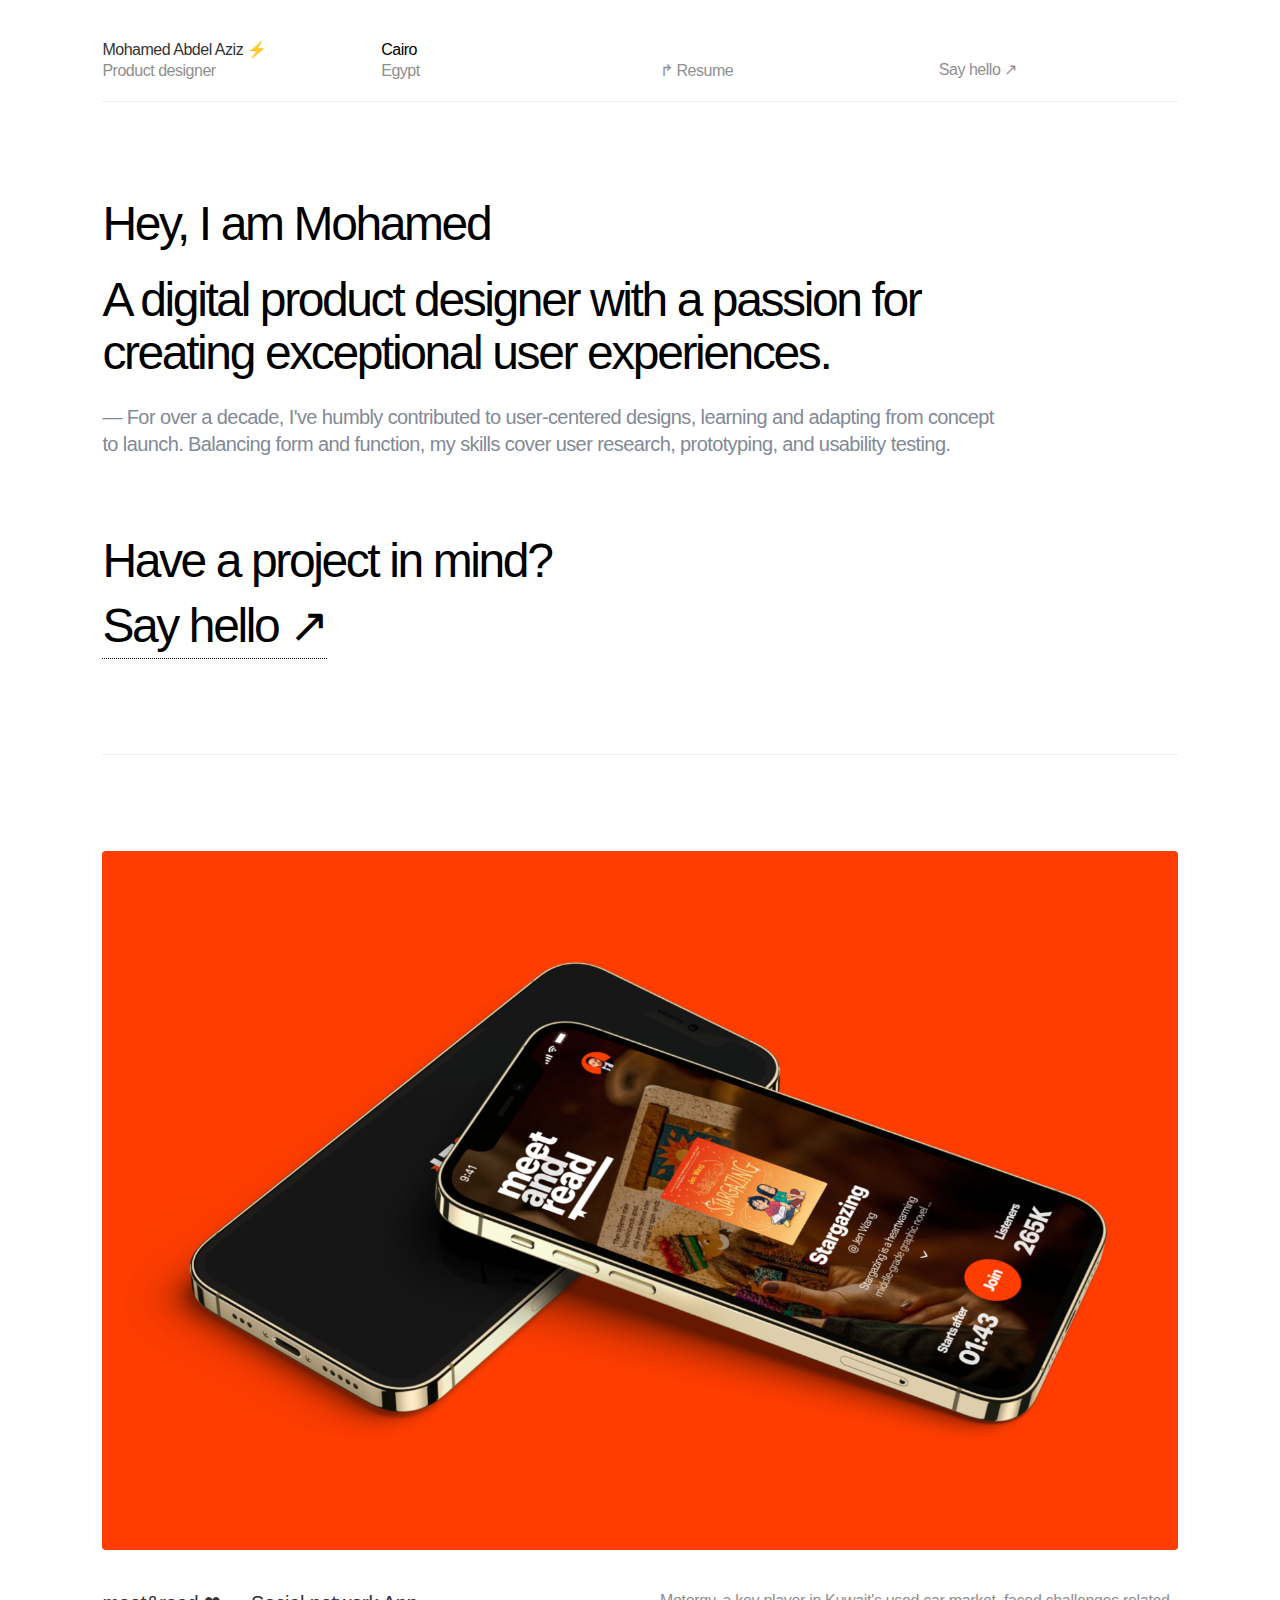
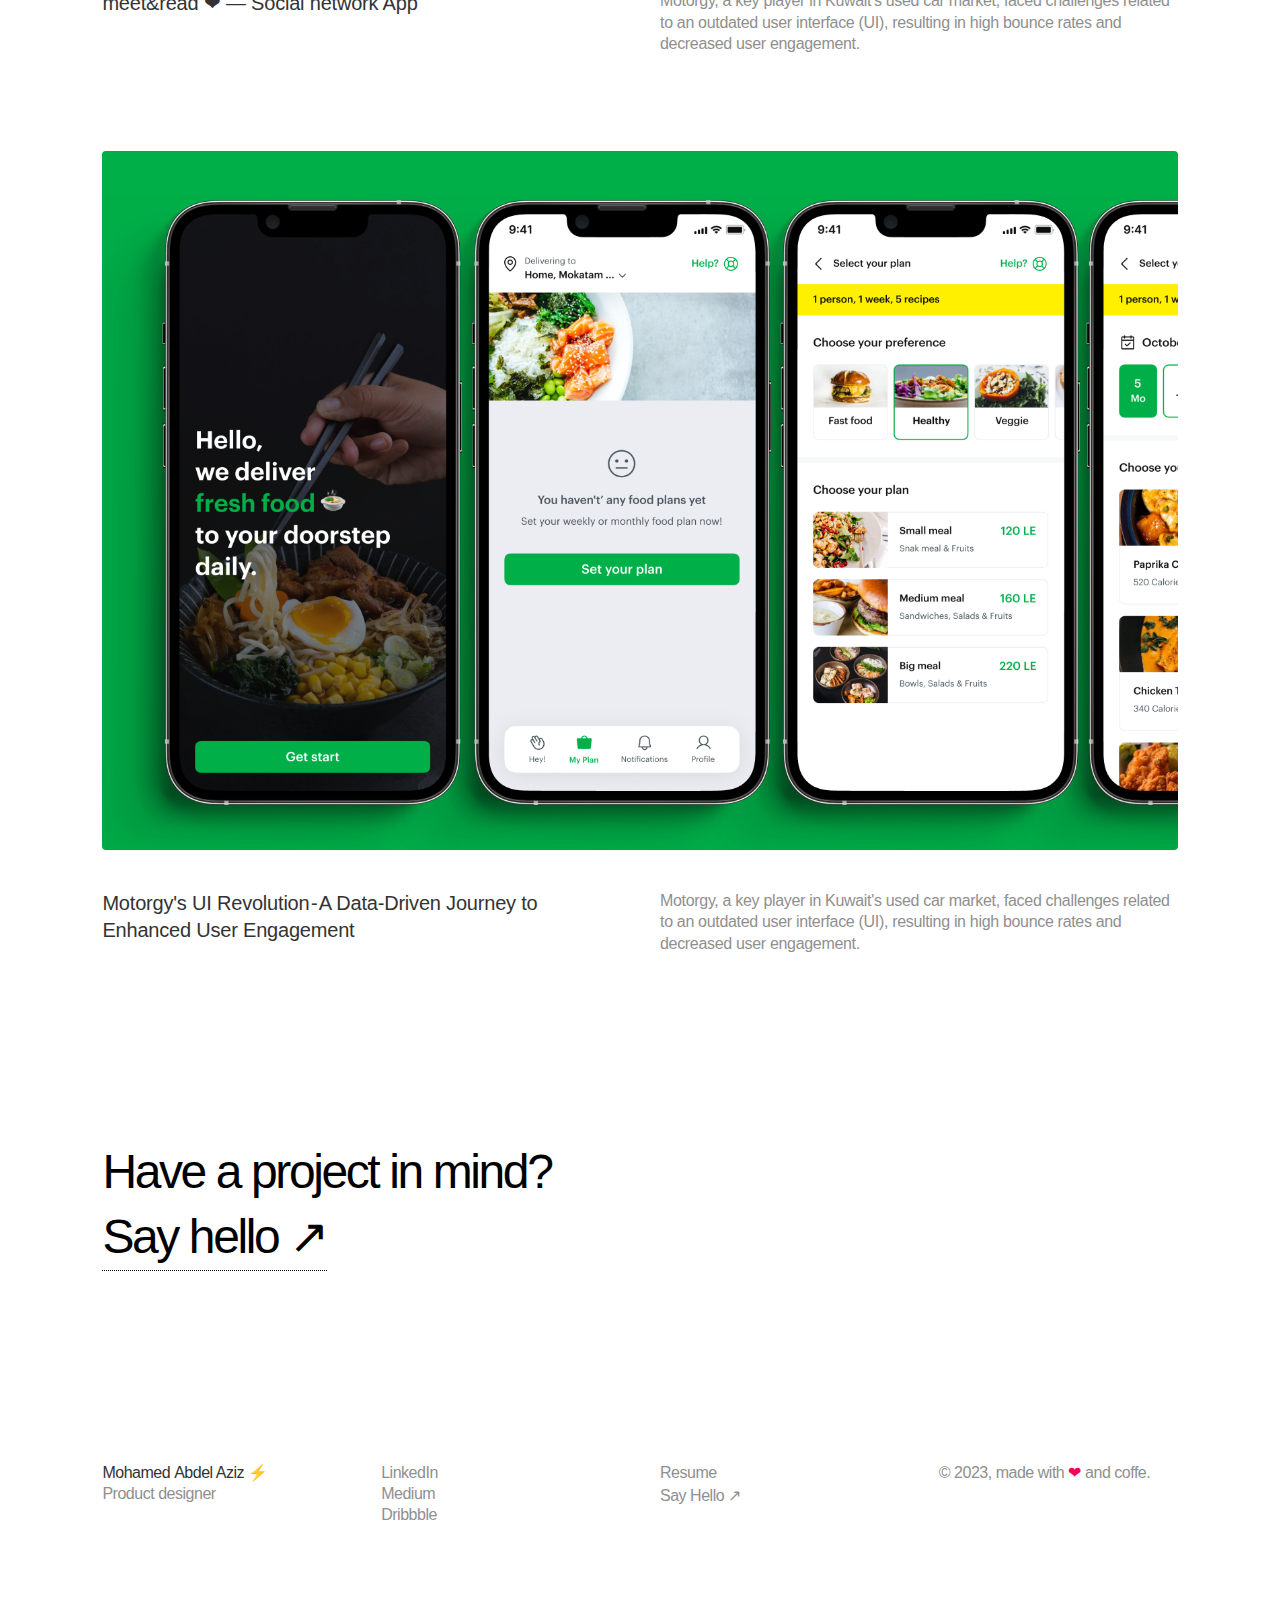
==== index.html @ 47289353 "new version" ====
<!DOCTYPE html>
<html data-wf-domain="simplefolio-template.webflow.io" data-wf-page="635384d8e025d9db4a3c9c0b" data-wf-site="635384d8e025d949c83c9c17" lang="en" class=" w-mod-js w-mod-touch w-mod-ix">
   <head>
      <meta http-equiv="Content-Type" content="text/html; charset=UTF-8">
      <style>.wf-force-outline-none[tabindex="-1"]:focus{outline:none;}</style>
      <title>Mohamed Abdel Aziz · Digital Product Designer</title>
      <meta content="Mohamed Abdel Aziz · Digital Product Designer" name="description">
      <meta content="Mohamed Abdel Aziz · Digital Product Designer" property="og:title">
      <meta content="Mohamed Abdel Aziz · Digital Product Designer" property="og:description">
      <meta content="#" property="og:image">
      <meta content="Mohamed Abdel Aziz · Digital Product Designer" property="twitter:title">
      <meta content="Mohamed Abdel Aziz · Digital Product Designer" property="twitter:description">
      <meta content="#" property="twitter:image">
      <meta property="og:type" content="website">
      <meta content="summary_large_image" name="twitter:card">
      <meta content="width=device-width, initial-scale=1" name="viewport">
      <link href="./files/style.min.css" rel="stylesheet" type="text/css">
      <link href="#" rel="shortcut icon" type="image/x-icon">
      <link href="#" rel="apple-touch-icon">
      <style type="text/css">

</style>
   </head>
   <body data-new-gr-c-s-check-loaded="14.1138.0" data-gr-ext-installed="">
      <div id="heurio-app" class="heurio-app" version="2.3.10.31">
         <div class="heurio-overlay">
            <!----><!---->
         </div>
         <!---->
      </div>
      <div class="section colored">
         <div class="container banner" style="opacity: 1;"><a href="#" target="_blank" class="text-color-3"></a></div>
      </div>
      <!--<div class="section banner">
         <div class="container banner" style="opacity: 1;"><a href="#" target="_blank" class="text-color-3">Add text here</a></div>
      </div>-->
      <div data-animation="over-left" data-collapse="small" data-duration="300" data-easing="ease" data-easing2="ease" data-doc-height="1" role="banner" class="nav w-nav">
         <div class="nav-container" style="opacity: 1;">
            <a href="http://mabdelaziz.com" aria-label="Logo" aria-current="page" class="link w-nav-brand w--current">
               <div class="heading extra-small">Mohamed Abdel Aziz ⚡️</div>
               <div class="text-color-4">
                  <div class="heading extra-small">Product designer</div>
               </div>
            </a>

            <div class="text-box hide-mobile">
               <div class="heading extra-small">Cairo</div>
               <div class="text-color-4">
                 <div class="heading extra-small">Egypt</div>
               </div>
            </div>

            <a href="https://read.cv/mabdelaziz" class="link hide-mobile w-nav-brand">
               <div class="text-color-4">
                  <div class="heading extra-small">↱ Resume</div>
               </div>
            </a>


            <a href="mailto:hi.mohamed.abdelaziz@gmail.com?subject=%F0%9F%91%8B" aria-label="Logo" class="link w-nav-brand">
               <div class="text-color-4 hide-mobile">
                  <div class="heading blue-color extra-small action text-style-link">Say hello ↗</div>
               </div>
            </a>





            <div id="w-node-a0729356-2b8e-796f-be44-7469b0ceb60b-b6aec6a5" class="divider-line inset"></div>
         </div>
         <div class="w-nav-overlay" data-wf-ignore="" id="w-nav-overlay-0"></div>
      </div>




      <div class="section ">
         <div style="opacity: 1;" class="container">
            <div class="text-box _900px">
              <h1 class="heading large ">Hey, I am Mohamed</h1>
               <br>
               <h1 class="heading large">A digital product designer with a passion for creating exceptional user experiences.</h1>
               <br>

               <h1 class="heading small light-grey ">—  For over a decade, I've humbly contributed to user-centered designs,
                 learning and adapting from concept to launch. Balancing form and function, my skills cover user research,
                 prototyping, and usability testing.</h1>
               <br>

               <h1 class="heading large "><br>Have a project in mind?</h1>
               <h1><a href="mailto:hi.mohamed.abdelaziz@gmail.com?subject=%F0%9F%91%8B"class=" heading large blue-color action text-style-link border-bottom">Say hello ↗</a></h1>
               <div id="w-node-a0729356-2b8e-796f-be44-7469b0ceb60b-b6aec6a5" class="divider-line inset"></div>
            </div>
         </div>
      </div>





      <div class="section">
         <div style="opacity: 1;" class="container">
            <div class="work-grid">
               <div id="w-node-b2079d0a-6cbc-ee4e-0f08-fa610d907405-4a3c9c0b" class="work-item">
                  <div class="work-image-wrapper">

                    <a href="http://mabdelaziz.com"target="blank">

                    <img src="./files/Firstimage.png" alt="Work image" class="work-image"> </a></div>
                  <div class="work-content">
                     <h2 class="heading small"><a href="#" aria-label="Logo" class="link w-nav-brand">meet&read ❤ — Social network App</a></h2>
                     <div class="text-color-4">
                        <p class="paragraph">Motorgy, a key player in Kuwait's used car market, faced challenges related to an outdated user interface (UI), resulting in high bounce rates and decreased user engagement.</p>
                     </div>
                  </div>
               </div>







               <div id="w-node-b2079d0a-6cbc-ee4e-0f08-fa610d907405-4a3c9c0b" class="work-item">
                  <div class="work-image-wrapper">

                    <a href="http://mabdelaziz.com"target="blank">


                    <img src="./files/2image.png" alt="Work image" class="work-image"></a></div>
                  <div class="work-content">
                     <h2 class="heading small"><a href="#" aria-label="Logo" class="link w-nav-brand">Motorgy's UI Revolution - A Data-Driven Journey to Enhanced User Engagement</a></h2>
                     <div class="text-color-4">
                        <p class="paragraph">Motorgy, a key player in Kuwait's used car market, faced challenges related to an outdated user interface (UI), resulting in high bounce rates and decreased user engagement.</p>
                     </div>
                  </div>
               </div>


            <!--   <div id="w-node-_07e79bc5-9b83-c41f-09a9-d724a4c4c76b-4a3c9c0b" class="work-item">
                  <div class="work-image-wrapper">
                    <img srcset="https://assets.website-files.com/635384d8e025d949c83c9c17/6355776b8d9051230cdb2fae_lightfolio-gallery-image-1-1.5-p-500.webp 500w, https://assets.website-files.com/635384d8e025d949c83c9c17/6355776b8d9051230cdb2fae_lightfolio-gallery-image-1-1.5-p-800.webp 800w, https://assets.website-files.com/635384d8e025d949c83c9c17/6355776b8d9051230cdb2fae_lightfolio-gallery-image-1-1.5-p-1080.webp 1080w, https://assets.website-files.com/635384d8e025d949c83c9c17/6355776b8d9051230cdb2fae_lightfolio-gallery-image-1-1.5-p-1600.webp 1600w, https://assets.website-files.com/635384d8e025d949c83c9c17/6355776b8d9051230cdb2fae_lightfolio-gallery-image-1-1.5-p-2000.webp 2000w, https://assets.website-files.com/635384d8e025d949c83c9c17/6355776b8d9051230cdb2fae_lightfolio-gallery-image-1-1.5.webp 2160w" loading="lazy" sizes="84vw" src="./files/6355776b8d9051230cdb2fae_lightfolio-gallery-image-1-1.5.webp" alt="Work image" class="work-image"></div>
                  <div class="work-content">
                     <h2 class="heading small"><a href="#" aria-label="Logo" class="link w-nav-brand">Rare characteristic</a></h2>
                     <div class="text-color-4">
                        <p class="paragraph">Lorem ipsum dolor sit amet, consectetur adipiscing elit. Duis est quam, malesuada sit amet dapibus ac, luctus eu ante. Vivamus quam quam, tempus in faucibus vel, bibendum nec nisl. Curabitur erat odio, mattis at leo vitae.</p>
                        <div id="w-node-a0729356-2b8e-796f-be44-7469b0ceb60b-b6aec6a5" class="divider-line inset"></div>
                     </div>
                  </div>-->


               </div>
            </div>
         </div>
      </div>





      <div class="section colored">
         <div style="opacity: 1;" class="container">
            <div class="grid-2-column">
               <div class="rich-text w-richtext">

                <!--   <p>With a keen understanding of design principles and user research methodologies, I can design and develop digital products that look great and provide an intuitive and seamless user experience.</p><-->
               </div>
               <div class="rich-text w-richtext">
                  <!--<p> Whether working independently or collaborating with a team, I take a user-centric approach to design, resulting in innovative solutions that empower businesses to achieve their objectives.</p><-->
               </div>
             </div>

              <h1 class="heading large">Have a project in mind?</h1>
              <h1><a href="mailto:hi.mohamed.abdelaziz@gmail.com?subject=%F0%9F%91%8B"class=" heading large action text-style-link border-bottom">Say hello ↗</a></h1>

         </div>
      </div>
      <div class="section">
         <div class="container" style="opacity: 1;">
            <div class=" inset top"></div>
            <div class="grid-4-column">
               <a href="http://mabdelaziz.com" aria-label="Logo" id="w-node-_8ec636dd-96ed-1d5a-c5ca-30678a2743f5-8a2743f2" aria-current="page" class="link w-nav-brand w--current">
                  <div class="heading extra-small">Mohamed&nbsp;Abdel Aziz ⚡️</div>
                  <div class="text-color-4">
                     <div class="heading extra-small">Product designer</div>
                  </div>
               </a>
               <div class="text-box vertical">
                  <a href="https://www.linkedin.com/in/mohmabdelaziz" class="link text-color-4 w-nav-brand">
                     <div class="heading extra-small">LinkedIn</div>
                  </a>
                  <a href="https://medium.com/@mohamed.abdelaziz" class="link text-color-4 w-nav-brand">
                     <div class="heading extra-small">Medium</div>
                  </a>
                  <a href="https://dribbble.com/mohamedabdelaziz" class="link text-color-4 w-nav-brand">
                     <div class="heading extra-small">Dribbble</div>
                  </a>
               </div>
               <div class="text-box vertical">
                  <a href="https://read.cv/mabdelaziz" target="_blank" class="link w-nav-brand">
                     <div class="text-color-4">
                        <div class="heading extra-small">Resume</div>
                     </div>
                  </a>
                  <a href="mailto:hi.mohamed.abdelaziz@gmail.com?subject=%F0%9F%91%8B" target="_blank" class="link w-nav-brand">
                     <div class="text-color-4">
                        <div class="heading extra-small text-style-link action">Say Hello ↗</div><br>
                     </div>
                  </a>
               </div>
               <div class="text-box text-color-4">
                  <div class="heading extra-small">© 2023, made with <a class="red-color">❤ </a> and coffe.</div>
               </div>
            </div>
         </div>
      </div>

   </body>

</html>
---- files/style.min.css ----
html {
	font-family: sans-serif;
	-ms-text-size-adjust: 100%;
	-webkit-text-size-adjust: 100%;
	height: 100%
}

article,
aside,
details,
figcaption,
figure,
footer,
header,
hgroup,
main,
menu,
nav,
section,
summary {
	display: block
}

audio,
canvas,
progress,
video {
	display: inline-block;
	vertical-align: baseline
}

audio:not([controls]) {
	display: none;
	height: 0
}

[hidden],
template {
	display: none
}

a:active,
a:hover {
	outline: 0
}

abbr[title] {
	border-bottom: 1px dotted
}

b,
optgroup,
strong {
	font-weight: 700
}

dfn {
	font-style: italic
}

mark {
	background: #ff0;
	color: #000
}

small {
	font-size: 80%
}

sub,
sup {
	font-size: 75%;
	line-height: 0;
	position: relative;
	vertical-align: baseline
}

sup {
	top: -.5em
}

sub {
	bottom: -.25em
}

img {
	border: 0;
	vertical-align: middle;
	display: inline-block;
	max-width: 100%
}

svg:not(:root) {
	overflow: hidden
}

hr {
	box-sizing: content-box;
	height: 0
}

pre,
textarea {
	overflow: auto
}

code,
kbd,
pre,
samp {
	font-family: monospace, monospace;
	font-size: 1em
}

button,
input,
optgroup,
select,
textarea {
	color: inherit;
	font: inherit;
	margin: 0
}

button {
	overflow: visible
}

button,
select {
	text-transform: none
}

button,
html input[type=button],
input[type=reset] {
	-webkit-appearance: button;
	cursor: pointer
}

button[disabled],
html input[disabled] {
	cursor: default
}

button::-moz-focus-inner,
input::-moz-focus-inner {
	border: 0;
	padding: 0
}

input {
	line-height: normal
}

input[type=checkbox],
input[type=radio] {
	box-sizing: border-box;
	padding: 0
}

input[type=number]::-webkit-inner-spin-button,
input[type=number]::-webkit-outer-spin-button {
	height: auto
}

input[type=search] {
	-webkit-appearance: none
}

input[type=search]::-webkit-search-cancel-button,
input[type=search]::-webkit-search-decoration {
	-webkit-appearance: none
}

legend {
	border: 0;
	padding: 0
}

table {
	border-collapse: collapse;
	border-spacing: 0
}

td,
th {
	padding: 0
}

@font-face {
	font-family: webflow-icons;
	src: url("[data-uri]") format('truetype');
	font-weight: 400;
	font-style: normal
}

[class*=" w-icon-"],
[class^=w-icon-] {
	font-family: webflow-icons !important;
	speak: none;
	font-style: normal;
	font-weight: 400;
	font-variant: normal;
	text-transform: none;
	line-height: 1;
	-webkit-font-smoothing: antialiased;
	-moz-osx-font-smoothing: grayscale
}

.w-icon-slider-right:before {
	content: "\e600"
}

.w-icon-slider-left:before {
	content: "\e601"
}

.w-icon-nav-menu:before {
	content: "\e602"
}

.w-icon-arrow-down:before,
.w-icon-dropdown-toggle:before {
	content: "\e603"
}

.w-icon-file-upload-remove:before {
	content: "\e900"
}

.w-icon-file-upload-icon:before {
	content: "\e903"
}

* {
	-webkit-box-sizing: border-box;
	-moz-box-sizing: border-box;
	box-sizing: border-box
}

body {
	margin: 0;
	min-height: 100%;
	background-color: #fff;
	font-family: Inter, sans-serif;
	color: #000;
	font-size: 16px;
	line-height: 1.5
}

html.w-mod-touch * {
	background-attachment: scroll !important
}

.w-block {
	display: block
}

.w-inline-block {
	max-width: 100%;
	display: inline-block
}

.w-clearfix:after,
.w-clearfix:before {
	content: " ";
	display: table;
	grid-column-start: 1;
	grid-row-start: 1;
	grid-column-end: 2;
	grid-row-end: 2
}

.w-clearfix:after {
	clear: both
}

.w-hidden {
	display: none
}

.w-button {
	display: inline-block;
	padding: 9px 15px;
	background-color: #3898ec;
	color: #fff;
	border: 0;
	line-height: inherit;
	text-decoration: none;
	cursor: pointer;
	border-radius: 0
}

input.w-button {
	-webkit-appearance: button
}

html[data-w-dynpage] [data-w-cloak] {
	color: transparent !important
}

.w-webflow-badge,
.w-webflow-badge * {
	position: static;
	left: auto;
	top: auto;
	right: auto;
	bottom: auto;
	z-index: auto;
	display: block;
	visibility: visible;
	overflow: visible;
	overflow-x: visible;
	overflow-y: visible;
	box-sizing: border-box;
	width: auto;
	height: auto;
	max-height: none;
	max-width: none;
	min-height: 0;
	min-width: 0;
	margin: 0;
	padding: 0;
	float: none;
	clear: none;
	border: 0 transparent;
	border-radius: 0;
	background: 0 0;
	box-shadow: none;
	opacity: 1;
	transform: none;
	transition: none;
	direction: ltr;
	font-family: inherit;
	font-weight: inherit;
	color: inherit;
	font-size: inherit;
	line-height: inherit;
	font-style: inherit;
	font-variant: inherit;
	text-align: inherit;
	letter-spacing: inherit;
	text-decoration: inherit;
	text-indent: 0;
	text-transform: inherit;
	list-style-type: disc;
	text-shadow: none;
	font-smoothing: auto;
	vertical-align: baseline;
	cursor: inherit;
	white-space: inherit;
	word-break: normal;
	word-spacing: normal;
	word-wrap: normal
}

.w-webflow-badge {
	position: fixed !important;
	display: inline-block !important;
	visibility: visible !important;
	z-index: 2147483647 !important;
	top: auto !important;
	right: 12px !important;
	bottom: 12px !important;
	left: auto !important;
	color: #aaadb0 !important;
	background-color: #fff !important;
	border-radius: 3px !important;
	padding: 6px 8px 6px 6px !important;
	font-size: 12px !important;
	opacity: 1 !important;
	line-height: 14px !important;
	text-decoration: none !important;
	transform: none !important;
	margin: 0 !important;
	width: auto !important;
	height: auto !important;
	overflow: visible !important;
	white-space: nowrap;
	box-shadow: 0 0 0 1px rgba(0, 0, 0, .1), 0 1px 3px rgba(0, 0, 0, .1);
	cursor: pointer
}

.w-webflow-badge>img {
	display: inline-block !important;
	visibility: visible !important;
	opacity: 1 !important;
	vertical-align: middle !important
}

blockquote {
	margin: 0 0 10px;
	border-left: 5px solid #e2e2e2
}

figure {
	margin: 0 0 10px
}

.w-list-unstyled {
	padding-left: 0;
	list-style: none
}

.w-embed:after,
.w-embed:before {
	content: " ";
	display: table;
	grid-column-start: 1;
	grid-row-start: 1;
	grid-column-end: 2;
	grid-row-end: 2
}

.w-embed:after {
	clear: both
}

.w-video {
	width: 100%;
	position: relative;
	padding: 0
}

.w-video embed,
.w-video iframe,
.w-video object {
	position: absolute;
	top: 0;
	left: 0;
	width: 100%;
	height: 100%;
	border: none
}

fieldset {
	padding: 0;
	margin: 0;
	border: 0
}

[type=button],
[type=reset],
button {
	border: 0;
	cursor: pointer;
	-webkit-appearance: button
}

.w-form {
	margin: 0 0 15px
}

.w-form-done {
	display: none;
	padding: 20px;
	text-align: center;
	background-color: #ddd
}

.w-form-fail {
	display: none;
	margin-top: 10px;
	padding: 10px;
	background-color: #ffdede
}

.w-input,
.w-select {
	display: block;
	width: 100%;
	height: 38px;
	padding: 8px 12px;
	margin-bottom: 10px;
	font-size: 14px;
	line-height: 1.42857143;
	color: #333;
	vertical-align: middle;
	background-color: #fff;
	border: 1px solid #ccc
}

.w-input:-moz-placeholder,
.w-select:-moz-placeholder {
	color: #999
}

.w-input::-moz-placeholder,
.w-select::-moz-placeholder {
	color: #999;
	opacity: 1
}

.w-input:-ms-input-placeholder,
.w-select:-ms-input-placeholder {
	color: #999
}

.w-input::-webkit-input-placeholder,
.w-select::-webkit-input-placeholder {
	color: #999
}

.w-input:focus,
.w-select:focus {
	border-color: #3898ec;
	outline: 0
}

.w-input[disabled],
.w-input[readonly],
.w-select[disabled],
.w-select[readonly],
fieldset[disabled] .w-input,
fieldset[disabled] .w-select {
	cursor: not-allowed
}

.w-input[disabled]:not(.w-input-disabled),
.w-input[readonly],
.w-select[disabled]:not(.w-input-disabled),
.w-select[readonly],
fieldset[disabled]:not(.w-input-disabled) .w-input,
fieldset[disabled]:not(.w-input-disabled) .w-select {
	background-color: #eee
}

textarea.w-input,
textarea.w-select {
	height: auto
}

.w-select {
	background-color: #f3f3f3
}

.w-select[multiple] {
	height: auto
}

.w-form-label {
	display: inline-block;
	cursor: pointer;
	font-weight: 400;
	margin-bottom: 0
}

.w-radio {
	display: block;
	margin-bottom: 5px;
	padding-left: 20px
}

.w-radio:after,
.w-radio:before {
	content: " ";
	display: table;
	grid-column-start: 1;
	grid-row-start: 1;
	grid-column-end: 2;
	grid-row-end: 2
}

.w-radio:after {
	clear: both
}

.w-radio-input {
	margin: 3px 0 0 -20px;
	line-height: normal;
	float: left
}

.w-file-upload {
	display: block;
	margin-bottom: 10px
}

.w-file-upload-input {
	width: .1px;
	height: .1px;
	opacity: 0;
	overflow: hidden;
	position: absolute;
	z-index: -100
}

.w-file-upload-default,
.w-file-upload-success,
.w-file-upload-uploading {
	display: inline-block;
	color: #333
}

.w-file-upload-error {
	display: block;
	margin-top: 10px
}

.w-file-upload-default.w-hidden,
.w-file-upload-error.w-hidden,
.w-file-upload-success.w-hidden,
.w-file-upload-uploading.w-hidden {
	display: none
}

.w-file-upload-uploading-btn {
	display: flex;
	font-size: 14px;
	font-weight: 400;
	cursor: pointer;
	margin: 0;
	padding: 8px 12px;
	border: 1px solid #ccc;
	background-color: #fafafa
}

.w-file-upload-file {
	display: flex;
	flex-grow: 1;
	justify-content: space-between;
	margin: 0;
	padding: 8px 9px 8px 11px;
	border: 1px solid #ccc;
	background-color: #fafafa
}

.w-file-upload-file-name {
	font-size: 14px;
	font-weight: 400;
	display: block
}

.w-file-remove-link {
	margin-top: 3px;
	margin-left: 10px;
	width: auto;
	height: auto;
	padding: 3px;
	display: block;
	cursor: pointer
}

.w-icon-file-upload-remove {
	margin: auto;
	font-size: 10px
}

.w-file-upload-error-msg {
	display: inline-block;
	color: #ea384c;
	padding: 2px 0
}

.w-file-upload-info {
	display: inline-block;
	line-height: 38px;
	padding: 0 12px
}

.w-file-upload-label {
	display: inline-block;
	font-size: 14px;
	font-weight: 400;
	cursor: pointer;
	margin: 0;
	padding: 8px 12px;
	border: 1px solid #ccc;
	background-color: #fafafa
}

.w-icon-file-upload-icon,
.w-icon-file-upload-uploading {
	display: inline-block;
	margin-right: 8px;
	width: 20px
}

.w-icon-file-upload-uploading {
	height: 20px
}

.w-container {
	margin-left: auto;
	margin-right: auto;
	max-width: 940px
}

.w-container:after,
.w-container:before {
	content: " ";
	display: table;
	grid-column-start: 1;
	grid-row-start: 1;
	grid-column-end: 2;
	grid-row-end: 2
}

.w-container:after {
	clear: both
}

.w-container .w-row {
	margin-left: -10px;
	margin-right: -10px
}

.w-row:after,
.w-row:before {
	content: " ";
	display: table;
	grid-column-start: 1;
	grid-row-start: 1;
	grid-column-end: 2;
	grid-row-end: 2
}

.w-row:after {
	clear: both
}

.w-row .w-row {
	margin-left: 0;
	margin-right: 0
}

.w-col {
	position: relative;
	float: left;
	width: 100%;
	min-height: 1px;
	padding-left: 10px;
	padding-right: 10px
}

.w-col .w-col {
	padding-left: 0;
	padding-right: 0
}

.w-col-1 {
	width: 8.33333333%
}

.w-col-2 {
	width: 16.66666667%
}

.w-col-3 {
	width: 25%
}

.w-col-4 {
	width: 33.33333333%
}

.w-col-5 {
	width: 41.66666667%
}

.w-col-6 {
	width: 50%
}

.w-col-7 {
	width: 58.33333333%
}

.w-col-8 {
	width: 66.66666667%
}

.w-col-9 {
	width: 75%
}

.w-col-10 {
	width: 83.33333333%
}

.w-col-11 {
	width: 91.66666667%
}

.w-col-12 {
	width: 100%
}

.w-hidden-main {
	display: none !important
}

@media screen and (max-width:991px) {
	.w-container {
		max-width: 728px
	}

	.w-hidden-main {
		display: inherit !important
	}

	.w-hidden-medium {
		display: none !important
	}

	.w-col-medium-1 {
		width: 8.33333333%
	}

	.w-col-medium-2 {
		width: 16.66666667%
	}

	.w-col-medium-3 {
		width: 25%
	}

	.w-col-medium-4 {
		width: 33.33333333%
	}

	.w-col-medium-5 {
		width: 41.66666667%
	}

	.w-col-medium-6 {
		width: 50%
	}

	.w-col-medium-7 {
		width: 58.33333333%
	}

	.w-col-medium-8 {
		width: 66.66666667%
	}

	.w-col-medium-9 {
		width: 75%
	}

	.w-col-medium-10 {
		width: 83.33333333%
	}

	.w-col-medium-11 {
		width: 91.66666667%
	}

	.w-col-medium-12 {
		width: 100%
	}

	.w-col-stack {
		width: 100%;
		left: auto;
		right: auto
	}
}

@media screen and (max-width:767px) {

	.w-hidden-main,
	.w-hidden-medium {
		display: inherit !important
	}

	.w-hidden-small {
		display: none !important
	}

	.w-container .w-row,
	.w-row {
		margin-left: 0;
		margin-right: 0
	}

	.w-col {
		width: 100%;
		left: auto;
		right: auto
	}

	.w-col-small-1 {
		width: 8.33333333%
	}

	.w-col-small-2 {
		width: 16.66666667%
	}

	.w-col-small-3 {
		width: 25%
	}

	.w-col-small-4 {
		width: 33.33333333%
	}

	.w-col-small-5 {
		width: 41.66666667%
	}

	.w-col-small-6 {
		width: 50%
	}

	.w-col-small-7 {
		width: 58.33333333%
	}

	.w-col-small-8 {
		width: 66.66666667%
	}

	.w-col-small-9 {
		width: 75%
	}

	.w-col-small-10 {
		width: 83.33333333%
	}

	.w-col-small-11 {
		width: 91.66666667%
	}

	.w-col-small-12 {
		width: 100%
	}
}

@media screen and (max-width:479px) {
	.w-container {
		max-width: none
	}

	.w-hidden-main,
	.w-hidden-medium,
	.w-hidden-small {
		display: inherit !important
	}

	.w-hidden-tiny {
		display: none !important
	}

	.w-col {
		width: 100%
	}

	.w-col-tiny-1 {
		width: 8.33333333%
	}

	.w-col-tiny-2 {
		width: 16.66666667%
	}

	.w-col-tiny-3 {
		width: 25%
	}

	.w-col-tiny-4 {
		width: 33.33333333%
	}

	.w-col-tiny-5 {
		width: 41.66666667%
	}

	.w-col-tiny-6 {
		width: 50%
	}

	.w-col-tiny-7 {
		width: 58.33333333%
	}

	.w-col-tiny-8 {
		width: 66.66666667%
	}

	.w-col-tiny-9 {
		width: 75%
	}

	.w-col-tiny-10 {
		width: 83.33333333%
	}

	.w-col-tiny-11 {
		width: 91.66666667%
	}

	.w-col-tiny-12 {
		width: 100%
	}
}

.w-widget {
	position: relative
}

.w-widget-map {
	width: 100%;
	height: 400px
}

.w-widget-map label {
	width: auto;
	display: inline
}

.w-widget-map img {
	max-width: inherit
}

.w-widget-map .gm-style-iw {
	text-align: center
}

.w-widget-map .gm-style-iw>button {
	display: none !important
}

.w-widget-twitter {
	overflow: hidden
}

.w-widget-twitter-count-shim {
	display: inline-block;
	vertical-align: top;
	position: relative;
	width: 28px;
	height: 20px;
	text-align: center;
	background: #fff;
	border: 1px solid #758696;
	border-radius: 3px
}

.w-widget-twitter-count-shim * {
	pointer-events: none;
	-webkit-user-select: none;
	-moz-user-select: none;
	-ms-user-select: none;
	user-select: none
}

.w-widget-twitter-count-shim .w-widget-twitter-count-inner {
	position: relative;
	font-size: 15px;
	line-height: 12px;
	text-align: center;
	color: #999;
	font-family: serif
}

.w-widget-twitter-count-shim .w-widget-twitter-count-clear {
	position: relative;
	display: block
}

.w-widget-twitter-count-shim.w--large {
	width: 36px;
	height: 28px
}

.w-widget-twitter-count-shim.w--large .w-widget-twitter-count-inner {
	font-size: 18px;
	line-height: 18px
}

.w-widget-twitter-count-shim:not(.w--vertical) {
	margin-left: 5px;
	margin-right: 8px
}

.w-widget-twitter-count-shim:not(.w--vertical).w--large {
	margin-left: 6px
}

.w-widget-twitter-count-shim:not(.w--vertical):after,
.w-widget-twitter-count-shim:not(.w--vertical):before {
	top: 50%;
	left: 0;
	border: solid transparent;
	content: ' ';
	height: 0;
	width: 0;
	position: absolute;
	pointer-events: none
}

.w-widget-twitter-count-shim:not(.w--vertical):before {
	border-color: rgba(117, 134, 150, 0);
	border-right-color: #5d6c7b;
	border-width: 4px;
	margin-left: -9px;
	margin-top: -4px
}

.w-widget-twitter-count-shim:not(.w--vertical).w--large:before {
	border-width: 5px;
	margin-left: -10px;
	margin-top: -5px
}

.w-widget-twitter-count-shim:not(.w--vertical):after {
	border-color: rgba(255, 255, 255, 0);
	border-right-color: #fff;
	border-width: 4px;
	margin-left: -8px;
	margin-top: -4px
}

.w-widget-twitter-count-shim:not(.w--vertical).w--large:after {
	border-width: 5px;
	margin-left: -9px;
	margin-top: -5px
}

.w-widget-twitter-count-shim.w--vertical {
	width: 61px;
	height: 33px;
	margin-bottom: 8px
}

.w-widget-twitter-count-shim.w--vertical:after,
.w-widget-twitter-count-shim.w--vertical:before {
	top: 100%;
	left: 50%;
	border: solid transparent;
	content: ' ';
	height: 0;
	width: 0;
	position: absolute;
	pointer-events: none
}

.w-widget-twitter-count-shim.w--vertical:before {
	border-color: rgba(117, 134, 150, 0);
	border-top-color: #5d6c7b;
	border-width: 5px;
	margin-left: -5px
}

.w-widget-twitter-count-shim.w--vertical:after {
	border-color: rgba(255, 255, 255, 0);
	border-top-color: #fff;
	border-width: 4px;
	margin-left: -4px
}

.w-widget-twitter-count-shim.w--vertical .w-widget-twitter-count-inner {
	font-size: 18px;
	line-height: 22px
}

.w-widget-twitter-count-shim.w--vertical.w--large {
	width: 76px
}

.w-background-video {
	position: relative;
	overflow: hidden;
	height: 500px;
	color: #fff
}

.w-background-video>video {
	background-size: cover;
	background-position: 50% 50%;
	position: absolute;
	margin: auto;
	width: 100%;
	height: 100%;
	right: -100%;
	bottom: -100%;
	top: -100%;
	left: -100%;
	object-fit: cover;
	z-index: -100
}

.w-background-video>video::-webkit-media-controls-start-playback-button {
	display: none !important;
	-webkit-appearance: none
}

.w-background-video--control {
	position: absolute;
	bottom: 1em;
	right: 1em;
	background-color: transparent;
	padding: 0
}

.w-background-video--control>[hidden] {
	display: none !important
}

.w-slider {
	position: relative;
	height: 300px;
	text-align: center;
	background: #ddd;
	clear: both;
	-webkit-tap-highlight-color: transparent;
	tap-highlight-color: rgba(0, 0, 0, 0)
}

.w-slider-mask {
	position: relative;
	display: block;
	overflow: hidden;
	z-index: 1;
	left: 0;
	right: 0;
	height: 100%;
	white-space: nowrap
}

.w-slide {
	position: relative;
	display: inline-block;
	vertical-align: top;
	width: 100%;
	height: 100%;
	white-space: normal;
	text-align: left
}

.w-slider-nav {
	position: absolute;
	z-index: 2;
	top: auto;
	right: 0;
	bottom: 0;
	left: 0;
	margin: auto;
	padding-top: 10px;
	height: 40px;
	text-align: center;
	-webkit-tap-highlight-color: transparent;
	tap-highlight-color: rgba(0, 0, 0, 0)
}

.w-slider-nav.w-round>div {
	border-radius: 100%
}

.w-slider-nav.w-num>div {
	width: auto;
	height: auto;
	padding: .2em .5em;
	font-size: inherit;
	line-height: inherit
}

.w-slider-nav.w-shadow>div {
	box-shadow: 0 0 3px rgba(51, 51, 51, .4)
}

.w-slider-nav-invert {
	color: #fff
}

.w-slider-nav-invert>div {
	background-color: rgba(34, 34, 34, .4)
}

.w-slider-nav-invert>div.w-active {
	background-color: #222
}

.w-slider-dot {
	position: relative;
	display: inline-block;
	width: 1em;
	height: 1em;
	background-color: rgba(255, 255, 255, .4);
	cursor: pointer;
	margin: 0 3px .5em;
	transition: background-color .1s, color .1s
}

.w-slider-dot.w-active {
	background-color: #fff
}

.w-slider-dot:focus {
	outline: 0;
	box-shadow: 0 0 0 2px #fff
}

.w-slider-dot:focus.w-active {
	box-shadow: none
}

.w-slider-arrow-left,
.w-slider-arrow-right {
	position: absolute;
	width: 80px;
	top: 0;
	right: 0;
	bottom: 0;
	left: 0;
	margin: auto;
	cursor: pointer;
	overflow: hidden;
	color: #fff;
	font-size: 40px;
	-webkit-tap-highlight-color: transparent;
	tap-highlight-color: rgba(0, 0, 0, 0);
	-webkit-user-select: none;
	-moz-user-select: none;
	-ms-user-select: none;
	user-select: none
}

.w-slider-arrow-left [class*=' w-icon-'],
.w-slider-arrow-left [class^=w-icon-],
.w-slider-arrow-right [class*=' w-icon-'],
.w-slider-arrow-right [class^=w-icon-] {
	position: absolute
}

.w-slider-arrow-left:focus,
.w-slider-arrow-right:focus {
	outline: 0
}

.w-slider-arrow-left {
	z-index: 3;
	right: auto
}

.w-slider-arrow-right {
	z-index: 4;
	left: auto
}

.w-icon-slider-left,
.w-icon-slider-right {
	top: 0;
	right: 0;
	bottom: 0;
	left: 0;
	margin: auto;
	width: 1em;
	height: 1em
}

.w-slider-aria-label {
	border: 0;
	clip: rect(0 0 0 0);
	height: 1px;
	margin: -1px;
	overflow: hidden;
	padding: 0;
	position: absolute;
	width: 1px
}

.w-slider-force-show {
	display: block !important
}

.w-dropdown {
	display: inline-block;
	position: relative;
	text-align: left;
	margin-left: auto;
	margin-right: auto;
	z-index: 900
}

.w-dropdown-btn,
.w-dropdown-link,
.w-dropdown-toggle {
	position: relative;
	vertical-align: top;
	text-decoration: none;
	color: #222;
	padding: 20px;
	text-align: left;
	margin-left: auto;
	margin-right: auto;
	white-space: nowrap
}

.w-dropdown-toggle {
	-webkit-user-select: none;
	-moz-user-select: none;
	-ms-user-select: none;
	user-select: none;
	display: inline-block;
	cursor: pointer;
	padding-right: 40px
}

.w-dropdown-toggle:focus {
	outline: 0
}

.w-icon-dropdown-toggle {
	position: absolute;
	top: 0;
	right: 0;
	bottom: 0;
	margin: auto 20px auto auto;
	width: 1em;
	height: 1em
}

.w-dropdown-list {
	position: absolute;
	background: #ddd;
	display: none;
	min-width: 100%
}

.w-dropdown-list.w--open {
	display: block
}

.w-dropdown-link {
	padding: 10px 20px;
	display: block;
	color: #222
}

.w-dropdown-link.w--current {
	color: #0082f3
}

.w-dropdown-link:focus {
	outline: 0
}

@media screen and (max-width:767px) {
	.w-nav-brand {
		padding-left: 10px
	}
}

.w-lightbox-backdrop {
	cursor: auto;
	font-style: normal;
	font-variant: normal;
	letter-spacing: normal;
	list-style: disc;
	text-indent: 0;
	text-shadow: none;
	text-transform: none;
	visibility: visible;
	white-space: normal;
	word-break: normal;
	word-spacing: normal;
	word-wrap: normal;
	position: fixed;
	top: 0;
	right: 0;
	bottom: 0;
	left: 0;
	color: #fff;
	font-family: "Helvetica Neue", Helvetica, Ubuntu, "Segoe UI", Verdana, sans-serif;
	font-size: 17px;
	line-height: 1.2;
	font-weight: 300;
	text-align: center;
	background: rgba(0, 0, 0, .9);
	z-index: 2000;
	outline: 0;
	opacity: 0;
	-webkit-user-select: none;
	-moz-user-select: none;
	-ms-user-select: none;
	-webkit-tap-highlight-color: transparent;
	-webkit-transform: translate(0, 0)
}

.w-lightbox-backdrop,
.w-lightbox-container {
	height: 100%;
	overflow: auto;
	-webkit-overflow-scrolling: touch
}

.w-lightbox-content {
	position: relative;
	height: 100vh;
	overflow: hidden
}

.w-lightbox-view {
	position: absolute;
	width: 100vw;
	height: 100vh;
	opacity: 0
}

.w-lightbox-view:before {
	content: "";
	height: 100vh
}

.w-lightbox-group,
.w-lightbox-group .w-lightbox-view,
.w-lightbox-group .w-lightbox-view:before {
	height: 86vh
}

.w-lightbox-frame,
.w-lightbox-view:before {
	display: inline-block;
	vertical-align: middle
}

.w-lightbox-figure {
	position: relative;
	margin: 0
}

.w-lightbox-group .w-lightbox-figure {
	cursor: pointer
}

.w-lightbox-img {
	width: auto;
	height: auto;
	max-width: none
}

.w-lightbox-image {
	display: block;
	float: none;
	max-width: 100vw;
	max-height: 100vh
}

.w-lightbox-group .w-lightbox-image {
	max-height: 86vh
}

.w-lightbox-caption {
	position: absolute;
	right: 0;
	bottom: 0;
	left: 0;
	padding: .5em 1em;
	background: rgba(0, 0, 0, .4);
	text-align: left;
	text-overflow: ellipsis;
	white-space: nowrap;
	overflow: hidden
}

.w-lightbox-embed {
	position: absolute;
	top: 0;
	right: 0;
	bottom: 0;
	left: 0;
	width: 100%;
	height: 100%
}

.w-lightbox-control {
	position: absolute;
	top: 0;
	width: 4em;
	background-size: 24px;
	background-repeat: no-repeat;
	background-position: center;
	cursor: pointer;
	-webkit-transition: .3s;
	transition: .3s
}

.w-lightbox-left {
	display: none;
	bottom: 0;
	left: 0;
	background-image: url("[data-uri]")
}

.w-lightbox-right {
	display: none;
	right: 0;
	bottom: 0;
	background-image: url("[data-uri]")
}

.w-lightbox-close {
	right: 0;
	height: 2.6em;
	background-image: url("[data-uri]");
	background-size: 18px
}

.w-lightbox-strip {
	position: absolute;
	bottom: 0;
	left: 0;
	right: 0;
	padding: 0 1vh;
	line-height: 0;
	white-space: nowrap;
	overflow-x: auto;
	overflow-y: hidden
}

.w-lightbox-item {
	display: inline-block;
	width: 10vh;
	padding: 2vh 1vh;
	box-sizing: content-box;
	cursor: pointer;
	-webkit-transform: translate3d(0, 0, 0)
}

.w-lightbox-active {
	opacity: .3
}

.w-lightbox-thumbnail {
	position: relative;
	height: 10vh;
	background: #222;
	overflow: hidden
}

.w-lightbox-thumbnail-image {
	position: absolute;
	top: 0;
	left: 0
}

.w-lightbox-thumbnail .w-lightbox-tall {
	top: 50%;
	width: 100%;
	-webkit-transform: translate(0, -50%);
	-ms-transform: translate(0, -50%);
	transform: translate(0, -50%)
}

.w-lightbox-thumbnail .w-lightbox-wide {
	left: 50%;
	height: 100%;
	-webkit-transform: translate(-50%, 0);
	-ms-transform: translate(-50%, 0);
	transform: translate(-50%, 0)
}

.w-lightbox-spinner {
	position: absolute;
	top: 50%;
	left: 50%;
	box-sizing: border-box;
	width: 40px;
	height: 40px;
	margin-top: -20px;
	margin-left: -20px;
	border: 5px solid rgba(0, 0, 0, .4);
	border-radius: 50%;
	-webkit-animation: .8s linear infinite spin;
	animation: .8s linear infinite spin
}

.w-lightbox-spinner:after {
	content: "";
	position: absolute;
	top: -4px;
	right: -4px;
	bottom: -4px;
	left: -4px;
	border: 3px solid transparent;
	border-bottom-color: #fff;
	border-radius: 50%
}

.w-lightbox-hide {
	display: none
}

.w-lightbox-noscroll {
	overflow: hidden
}

@media (min-width:768px) {
	.w-lightbox-content {
		height: 96vh;
		margin-top: 2vh
	}

	.w-lightbox-view,
	.w-lightbox-view:before {
		height: 96vh
	}

	.w-lightbox-group,
	.w-lightbox-group .w-lightbox-view,
	.w-lightbox-group .w-lightbox-view:before {
		height: 84vh
	}

	.w-lightbox-image {
		max-width: 96vw;
		max-height: 96vh
	}

	.w-lightbox-group .w-lightbox-image {
		max-width: 82.3vw;
		max-height: 84vh
	}

	.w-lightbox-left,
	.w-lightbox-right {
		display: block;
		opacity: .5
	}

	.w-lightbox-close {
		opacity: .8
	}

	.w-lightbox-control:hover {
		opacity: 1
	}
}

.w-lightbox-inactive,
.w-lightbox-inactive:hover {
	opacity: 0
}

.w-richtext:after,
.w-richtext:before {
	content: " ";
	display: table;
	grid-column-start: 1;
	grid-row-start: 1;
	grid-column-end: 2;
	grid-row-end: 2
}

.w-richtext:after {
	clear: both
}

.w-richtext[contenteditable=true]:after,
.w-richtext[contenteditable=true]:before {
	white-space: initial
}

.w-richtext ol,
.w-richtext ul {
	overflow: hidden
}

.w-richtext .w-richtext-figure-selected.w-richtext-figure-type-image div,
.w-richtext .w-richtext-figure-selected.w-richtext-figure-type-video div:after,
.w-richtext .w-richtext-figure-selected[data-rt-type=image] div,
.w-richtext .w-richtext-figure-selected[data-rt-type=video] div:after {
	outline: #2895f7 solid 2px
}

.w-richtext figure.w-richtext-figure-type-video>div:after,
.w-richtext figure[data-rt-type=video]>div:after {
	content: '';
	position: absolute;
	display: none;
	left: 0;
	top: 0;
	right: 0;
	bottom: 0
}

.w-richtext figure {
	position: relative;
	max-width: 60%
}

.w-richtext figure>div:before {
	cursor: default !important
}

.w-richtext figure img {
	width: 100%
}

.w-richtext figure figcaption.w-richtext-figcaption-placeholder {
	opacity: .6
}

.w-richtext figure div {
	font-size: 0px;
	color: transparent
}

.w-richtext figure.w-richtext-figure-type-image,
.w-richtext figure[data-rt-type=image] {
	display: table
}

.w-richtext figure.w-richtext-figure-type-image>div,
.w-richtext figure[data-rt-type=image]>div {
	display: inline-block
}

.w-richtext figure.w-richtext-figure-type-image>figcaption,
.w-richtext figure[data-rt-type=image]>figcaption {
	display: table-caption;
	caption-side: bottom
}

.w-richtext figure.w-richtext-figure-type-video,
.w-richtext figure[data-rt-type=video] {
	width: 60%;
	height: 0
}

.w-richtext figure.w-richtext-figure-type-video iframe,
.w-richtext figure[data-rt-type=video] iframe {
	position: absolute;
	top: 0;
	left: 0;
	width: 100%;
	height: 100%
}

.w-richtext figure.w-richtext-figure-type-video>div,
.w-richtext figure[data-rt-type=video]>div {
	width: 100%
}

.w-richtext figure.w-richtext-align-center {
	margin-right: auto;
	margin-left: auto;
	clear: both
}

.w-richtext figure.w-richtext-align-center.w-richtext-figure-type-image>div,
.w-richtext figure.w-richtext-align-center[data-rt-type=image]>div {
	max-width: 100%
}

.w-richtext figure.w-richtext-align-normal {
	clear: both
}

.w-richtext figure.w-richtext-align-fullwidth {
	width: 100%;
	max-width: 100%;
	text-align: center;
	clear: both;
	display: block;
	margin-right: auto;
	margin-left: auto
}

.w-richtext figure.w-richtext-align-fullwidth>div {
	display: inline-block;
	padding-bottom: inherit
}

.w-richtext figure.w-richtext-align-fullwidth>figcaption {
	display: block
}

.w-richtext figure.w-richtext-align-floatleft {
	float: left;
	margin-right: 15px;
	clear: none
}

.w-richtext figure.w-richtext-align-floatright {
	float: right;
	margin-left: 15px;
	clear: none
}

.w-nav {
	position: relative;
	background: #ddd;
	z-index: 1000
}

.w-nav:after,
.w-nav:before {
	content: " ";
	display: table;
	grid-column-start: 1;
	grid-row-start: 1;
	grid-column-end: 2;
	grid-row-end: 2
}

.w-nav:after {
	clear: both
}

.w-nav-brand {
	position: relative;
	float: left;
	text-decoration: none;
	color: #333
}

.w-nav-link {
	position: relative;
	display: inline-block;
	vertical-align: top;
	text-decoration: none;
	color: #222;
	padding: 20px;
	text-align: left;
	margin-left: auto;
	margin-right: auto
}

.w-nav-link.w--current {
	color: #0082f3
}

.w-nav-menu {
	position: relative;
	float: right
}

[data-nav-menu-open] {
	display: block !important;
	position: absolute;
	top: 100%;
	left: 0;
	right: 0;
	background: #c8c8c8;
	text-align: center;
	overflow: visible;
	min-width: 200px
}

.w--nav-link-open {
	display: block;
	position: relative
}

.w-nav-overlay {
	position: absolute;
	overflow: hidden;
	display: none;
	top: 100%;
	left: 0;
	right: 0;
	width: 100%
}

.w-nav-overlay [data-nav-menu-open] {
	top: 0
}

.w-nav[data-animation=over-left] .w-nav-overlay {
	width: auto
}

.w-nav[data-animation=over-left] .w-nav-overlay,
.w-nav[data-animation=over-left] [data-nav-menu-open] {
	right: auto;
	z-index: 1;
	top: 0
}

.w-nav[data-animation=over-right] .w-nav-overlay {
	width: auto
}

.w-nav[data-animation=over-right] .w-nav-overlay,
.w-nav[data-animation=over-right] [data-nav-menu-open] {
	left: auto;
	z-index: 1;
	top: 0
}

.w-nav-button {
	position: relative;
	float: right;
	padding: 18px;
	font-size: 24px;
	display: none;
	cursor: pointer;
	-webkit-tap-highlight-color: transparent;
	tap-highlight-color: rgba(0, 0, 0, 0);
	-webkit-user-select: none;
	-moz-user-select: none;
	-ms-user-select: none;
	user-select: none
}

.w-nav-button:focus {
	outline: 0
}

.w-nav-button.w--open {
	background-color: #c8c8c8;
	color: #fff
}

.w-nav[data-collapse=all] .w-nav-menu {
	display: none
}

.w--nav-dropdown-open,
.w--nav-dropdown-toggle-open,
.w-nav[data-collapse=all] .w-nav-button {
	display: block
}

.w--nav-dropdown-list-open {
	position: static
}

@media screen and (max-width:991px) {
	.w-nav[data-collapse=medium] .w-nav-menu {
		display: none
	}

	.w-nav[data-collapse=medium] .w-nav-button {
		display: block
	}
}

@media screen and (max-width:767px) {
	.w-nav[data-collapse=small] .w-nav-menu {
		display: none
	}

	.w-nav[data-collapse=small] .w-nav-button {
		display: block
	}

	.w-nav-brand {
		padding-left: 10px
	}
}

.w-tabs {
	position: relative
}

.w-tabs:after,
.w-tabs:before {
	content: " ";
	display: table;
	grid-column-start: 1;
	grid-row-start: 1;
	grid-column-end: 2;
	grid-row-end: 2
}

.w-tabs:after {
	clear: both
}

.w-tab-menu {
	position: relative
}

.w-tab-link {
	position: relative;
	display: inline-block;
	vertical-align: top;
	text-decoration: none;
	padding: 9px 30px;
	text-align: left;
	cursor: pointer;
	color: #222;
	background-color: #ddd
}

.w-tab-link.w--current {
	background-color: #c8c8c8
}

.w-tab-link:focus {
	outline: 0
}

.w-tab-content {
	position: relative;
	display: block;
	overflow: hidden
}

.w-tab-pane {
	position: relative;
	display: none
}

.w--tab-active {
	display: block
}

@media screen and (max-width:479px) {
	.w-nav[data-collapse=tiny] .w-nav-menu {
		display: none
	}

	.w-nav[data-collapse=tiny] .w-nav-button,
	.w-tab-link {
		display: block
	}
}

.w-ix-emptyfix:after {
	content: ""
}

@keyframes spin {
	0% {
		transform: rotate(0)
	}

	100% {
		transform: rotate(360deg)
	}
}

.w-dyn-empty {
	padding: 10px;
	background-color: #ddd
}

.w-condition-invisible,
.w-dyn-bind-empty,
.w-dyn-hide {
	display: none !important
}

.wf-layout-layout {
	display: grid !important
}

h1 {
	margin: 0;
	font-family: Inter, sans-serif;
	color: #000;
	font-size: 64px;
	line-height: 1;
	font-weight: 400;
	letter-spacing: -.03em
}

h2 {
	margin-top: 0;
	margin-bottom: 0;
	font-family: Inter, sans-serif;
	color: #000;
	font-size: 48px;
	line-height: 1.1;
	font-weight: 400;
	letter-spacing: -.04em
}

h3 {
	margin-top: 0;
	margin-bottom: 0;
	font-family: Inter, sans-serif;
	font-size: 36px;
	line-height: 1.3;
	font-weight: 400;
	letter-spacing: -.03em
}

h4 {
	margin-top: 0;
	margin-bottom: 0;
	font-family: Inter, sans-serif;
	font-size: 24px;
	line-height: 1.3;
	font-weight: 400;
	letter-spacing: -.02em
}

h5 {
	margin-top: 0;
	margin-bottom: 0;
	font-family: Inter, sans-serif;
	font-size: 20px;
	line-height: 1.3;
	font-weight: 400;
	letter-spacing: -.03em
}

h6 {
	margin-top: 0;
	margin-bottom: 0;
	font-family: Inter, sans-serif;
	font-size: 16px;
	line-height: 1.3;
	font-weight: 400;
	letter-spacing: -.03em
}

p {
	max-width: 60ch;
	margin-top: 0;
	margin-bottom: 0;
	font-size: 16px;
	line-height: 1.35;
	letter-spacing: -.02em
}

a {
	background-color: transparent;
	display: inline-block;
	-webkit-transition: opacity 250ms, -webkit-transform 250ms;
	transition: transform 250ms, opacity 250ms, -webkit-transform 250ms;
	color: #000;
	font-weight: 400;
	letter-spacing: -.01em;
	text-decoration: none
}

a:hover {
	opacity: .84
}

a:active {
	-webkit-transform: scale(.99);
	-ms-transform: scale(.99);
	transform: scale(.99)
}

ol,
ul {
	margin-top: 0;
	margin-bottom: 24px;
	padding-left: 0
}

li {
	margin-bottom: 4px;
	margin-left: 24px;
	padding-left: 20px;
	letter-spacing: .015em
}

label {
	display: block;
	margin-bottom: 8px;
	font-weight: 500;
	letter-spacing: .015em
}

strong {
	font-weight: 500
}

blockquote {
	margin-top: 32px;
	margin-bottom: 32px;
	padding: 32px;
	border: 1px #000;
	border-radius: 8px;
	background-color: #f7f7f7;
	font-family: Inter, sans-serif;
	color: #000;
	font-size: 24px;
	line-height: 1.35;
	font-weight: 400
}

figcaption {
	margin-top: 12px;
	color: #8f8f8f;
	font-size: 16px;
	text-align: center;
	letter-spacing: .015em
}

.style-guide-block {
	margin-bottom: 32px
}

._12-columns {
	display: -webkit-box;
	display: -webkit-flex;
	display: -ms-flexbox;
	display: flex;
	margin-right: -16px;
	margin-left: -16px;
	-webkit-box-orient: horizontal;
	-webkit-box-direction: normal;
	-webkit-flex-direction: row;
	-ms-flex-direction: row;
	flex-direction: row;
	-webkit-box-pack: center;
	-webkit-justify-content: center;
	-ms-flex-pack: center;
	justify-content: center;
	-webkit-flex-wrap: wrap;
	-ms-flex-wrap: wrap;
	flex-wrap: wrap;
	-webkit-box-align: center;
	-webkit-align-items: center;
	-ms-flex-align: center;
	align-items: center;
	-webkit-align-content: stretch;
	-ms-flex-line-pack: stretch;
	align-content: stretch
}

._12-columns.align-left {
	-webkit-box-pack: start;
	-webkit-justify-content: flex-start;
	-ms-flex-pack: start;
	justify-content: flex-start;
	-webkit-box-align: start;
	-webkit-align-items: flex-start;
	-ms-flex-align: start;
	align-items: flex-start
}

.column {
	position: relative;
	display: -webkit-box;
	display: -webkit-flex;
	display: -ms-flexbox;
	display: flex;
	min-height: 32px;
	padding-right: 16px;
	padding-left: 16px;
	-webkit-box-orient: vertical;
	-webkit-box-direction: normal;
	-webkit-flex-direction: column;
	-ms-flex-direction: column;
	flex-direction: column;
	-webkit-flex-wrap: nowrap;
	-ms-flex-wrap: nowrap;
	flex-wrap: nowrap;
	-webkit-box-align: stretch;
	-webkit-align-items: stretch;
	-ms-flex-align: stretch;
	align-items: stretch;
	-webkit-box-flex: 0;
	-webkit-flex: 0 auto;
	-ms-flex: 0 auto;
	flex: 0 auto
}

.column.desk-9 {
	width: 75%
}

.spacer {
	height: 48px;
	background-color: #ebebeb
}

.spacer._48 {
	width: 48px;
	border-radius: 6px;
	background-color: transparent
}

.spacer._128 {
	width: 128px;
	height: 128px;
	background-color: transparent
}

.spacer._96 {
	width: 96px;
	height: 96px;
	background-color: transparent
}

.spacer._32 {
	width: 32px;
	height: 32px;
	border-radius: 6px;
	background-color: transparent
}

.spacer._80 {
	width: 80px;
	height: 80px;
	background-color: transparent
}

.spacer._24 {
	width: 24px;
	height: 24px;
	background-color: transparent;
	text-transform: uppercase
}

.spacer._16 {
	display: block;
	width: 16px;
	height: 16px;
	background-color: transparent
}

.spacer._64 {
	width: 64px;
	height: 64px;
	background-color: transparent
}

.spacer._8 {
	width: 8px;
	height: 8px;
	background-color: transparent
}

.spacer._4 {
	width: 4px;
	height: 4px;
	background-color: transparent
}

.text-input {
	min-height: 56px;
	margin-bottom: 16px;
	padding: 16px 24px;
	border: 2px solid transparent;
	border-radius: 4px;
	background-color: #f7f7f7;
	-webkit-transition: border 250ms, background-color 250ms;
	transition: border 250ms, background-color 250ms;
	color: #000;
	font-size: 16px;
	line-height: 1.5
}

.text-input:hover {
	background-color: #f0f0f0
}

.text-input:focus {
	border: 2px solid #525252
}

.text-input::-webkit-input-placeholder {
	color: #525252
}

.text-input:-ms-input-placeholder {
	color: #525252
}

.text-input::-ms-input-placeholder {
	color: #525252
}

.text-input::placeholder {
	color: #525252
}

.paragraph {
	margin-top: 0;
	margin-bottom: 0;
	font-size: 16px;
	line-height: 1.35
}

.paragraph.small {
	color: #000;
	font-size: 14px;
	line-height: 1.35
}

.paragraph.large {
	font-size: 20px;
	line-height: 1.35
}

.visible-spacer {
	display: inline-block;
	border-radius: 4px;
	background-color: #ebebeb
}

.rich-text {
	display: block;
	line-height: 1.5;
	text-align: left
}

.rich-text h3 {
	margin-top: 72px;
	margin-bottom: 24px
}

.rich-text a {
	text-decoration: underline
}

.rich-text h1 {
	margin-top: 88px;
	margin-bottom: 40px
}

.rich-text h2 {
	margin-top: 88px;
	margin-bottom: 32px
}

.rich-text h4 {
	margin-top: 64px;
	margin-bottom: 24px
}

.rich-text h5 {
	margin-top: 48px;
	margin-bottom: 24px
}

.rich-text h6 {
	margin-top: 32px;
	margin-bottom: 16px
}

.rich-text img {
	width: 100%;
	border-radius: 8px
}

.rich-text p {
	margin-bottom: 24px
}

.style-guide-colour-block {
	display: inline-block;
	width: 12.5%;
	padding-right: 16px
}

.color-block {
	width: 100%;
	height: 60px;
	margin-right: 0;
	margin-bottom: 10px;
	margin-left: 0;
	border-radius: 5px;
	background-color: #fff
}

.color-block.background-4 {
	background-color: #ebebeb
}

.color-block.background-3 {
	background-color: #f0f0f0
}

.color-block.background-2 {
	background-color: #f7f7f7
}

.color-block.text-4 {
	background-color: #8f8f8f
}

.color-block.text-3 {
	background-color: #525252
}

.color-block.text-1 {
	background-color: #000
}

.color-block.text-2 {
	background-color: #333
}

.style-guide-colour-grid {
	display: -webkit-box;
	display: -webkit-flex;
	display: -ms-flexbox;
	display: flex;
	margin-top: 24px;
	-webkit-flex-wrap: wrap;
	-ms-flex-wrap: wrap;
	flex-wrap: wrap
}

.heading {
	font-family: Inter, sans-serif;
	line-height: 1.05
}

.heading.medium {
	margin-top: 0;
	margin-bottom: 0;
	font-family: Inter, sans-serif;
	font-size: 36px;
	line-height: 1.3;
	font-weight: 400;
	letter-spacing: -.03em
}

.heading.extra-small {
	margin-top: 0;
	margin-bottom: 0;
	font-family: Inter, sans-serif;
	font-size: 16px;
	line-height: 1.3;
	font-weight: 400;
	letter-spacing: -.03em
}

.heading.small {
	margin-top: 0;
	margin-bottom: 0;
	font-family: Inter, sans-serif;
	font-size: 20px;
	line-height: 1.35;
	font-weight: 400;
	letter-spacing: -.03em
}

.heading.regular {
	margin-top: 0;
	margin-bottom: 0;
	font-family: Inter, sans-serif;
	font-size: 24px;
	line-height: 1.3;
	font-weight: 400;
	letter-spacing: -.02em
}

.heading.extra-large {
	margin-top: 0;
	margin-bottom: 0;
	font-family: Inter, sans-serif;
	font-size: 64px;
	line-height: 1.05;
	font-weight: 400;
	letter-spacing: -.03em
}

.heading.large {
	margin-top: 0;
	margin-bottom: 0;
	font-family: Inter, sans-serif;
	font-size: 48px;
	line-height: 1.1;
	font-weight: 400;
	letter-spacing: -.05em
}

.style-guide-section-header {
	margin-bottom: 48px
}

.text-box {
	max-width: 700px
}

.text-box._600px {
	max-width: 600px;
	min-height: 64px
}

.text-box._500px {
	max-width: 500px;
	min-height: 64px
}

.text-box._400px {
	max-width: 400px;
	min-height: 64px
}

.text-box._800px {
	max-width: 800px;
	min-height: 64px
}

.text-box._700px {
	max-width: 700px;
	min-height: 64px
}

.text-box._900px {
	max-width: 900px
}

.text-box.vertical {
	display: -webkit-box;
	display: -webkit-flex;
	display: -ms-flexbox;
	display: flex;
	-webkit-box-orient: vertical;
	-webkit-box-direction: normal;
	-webkit-flex-direction: column;
	-ms-flex-direction: column;
	flex-direction: column
}

.style-guide-label {
	margin-top: 32px;
	margin-bottom: 16px;
	color: #525252;
	font-size: 14px
}

.field-label {
	color: #000;
	font-size: 16px;
	font-weight: 500
}

.block-quote {
	margin-top: 32px;
	margin-bottom: 32px;
	font-family: Inter, sans-serif;
	font-size: 24px;
	line-height: 1.35;
	font-weight: 400
}

.section {
	z-index: 0;
	overflow: hidden
}

.section.banner {
	background-color: #f7f7f7
}

.text-color-accent {
	color: #4951f0
}

.container {
	position: relative;
	z-index: 0;
	margin-right: auto;
	margin-left: auto;
	padding: 96px 8vw
}

.container.centred {
	margin-right: auto;
	margin-left: auto
}

.container.banner {
	display: -webkit-box;
	display: -webkit-flex;
	display: -ms-flexbox;
	display: flex;
	padding-top: 10px;
	padding-bottom: 10px;
	-webkit-box-pack: center;
	-webkit-justify-content: center;
	-ms-flex-pack: center;
	justify-content: center;
	-webkit-box-align: center;
	-webkit-align-items: center;
	-ms-flex-align: center;
	align-items: center;
	font-size: 12px
}

.grid-2-column {
	display: -ms-grid;
	display: grid;
	-webkit-box-align: start;
	-webkit-align-items: start;
	-ms-flex-align: start;
	align-items: start;
	grid-auto-flow: row;
	grid-auto-columns: 1fr;
	grid-column-gap: 40px;
	grid-row-gap: 40px;
	-ms-grid-columns: 1fr 1fr;
	grid-template-columns: 1fr 1fr;
	-ms-grid-rows: auto;
	grid-template-rows: auto
}

.grid-2-column.align-baseline {
	-webkit-box-align: baseline;
	-webkit-align-items: baseline;
	-ms-flex-align: baseline;
	align-items: baseline
}

.grid-2-column.vertically-centred {
	-webkit-box-align: center;
	-webkit-align-items: center;
	-ms-flex-align: center;
	align-items: center
}

.work-grid {
	display: -ms-grid;
	display: grid;
	grid-auto-flow: row;
	grid-auto-columns: 1fr;
	grid-column-gap: 96px;
	grid-row-gap: 96px;
	-ms-grid-columns: 1fr;
	grid-template-columns: 1fr;
	-ms-grid-rows: auto;
	grid-template-rows: auto
}

.nav {
	position: -webkit-sticky;
	position: sticky;
	top: 0;
	z-index: 1;
	display: -webkit-box;
	display: -webkit-flex;
	display: -ms-flexbox;
	display: flex;
	-webkit-box-pack: justify;
	-webkit-justify-content: space-between;
	-ms-flex-pack: justify;
	justify-content: space-between;
	-webkit-box-align: center;
	-webkit-align-items: center;
	-ms-flex-align: center;
	align-items: center;
	background-color: #fff;
	-webkit-backdrop-filter: blur(6px);
	backdrop-filter: blur(6px);
	background-clip: border-box;
	-webkit-text-fill-color: inherit
}

.link {
	padding-left: 0;
	-webkit-box-orient: vertical;
	-webkit-box-direction: normal;
	-webkit-flex-direction: column;
	-ms-flex-direction: column;
	flex-direction: column
}

.link.w--current {
	-webkit-box-orient: vertical;
	-webkit-box-direction: normal;
	-webkit-flex-direction: column;
	-ms-flex-direction: column;
	flex-direction: column
}

.nav-container {
	position: relative;
	display: -ms-grid;
	display: grid;
	height: 100%;
	padding: 20px 8vw;
	-webkit-box-pack: justify;
	-webkit-justify-content: space-between;
	-ms-flex-pack: justify;
	justify-content: space-between;
	justify-items: start;
	-webkit-box-align: end;
	-webkit-align-items: end;
	-ms-flex-align: end;
	align-items: end;
	-webkit-box-flex: 1;
	-webkit-flex: 1;
	-ms-flex: 1;
	flex: 1;
	grid-auto-columns: 1fr;
	grid-column-gap: 40px;
	grid-row-gap: 40px;
	-ms-grid-columns: 1fr 1fr 1fr 1fr;
	grid-template-columns: 1fr 1fr 1fr 1fr;
	-ms-grid-rows: auto;
	grid-template-rows: auto
}

.work-content {
	display: -ms-grid;
	display: grid;
	padding-top: 40px;
	grid-auto-flow: column;
	grid-auto-columns: 1fr;
	grid-column-gap: 40px;
	grid-row-gap: 40px;
	-ms-grid-columns: 1fr 1fr;
	grid-template-columns: 1fr 1fr;
	-ms-grid-rows: auto;
	grid-template-rows: auto
}

.grid-license-images {
	display: -ms-grid;
	display: grid;
	grid-auto-columns: 1fr;
	grid-column-gap: 24px;
	grid-row-gap: 24px;
	-ms-grid-columns: 1fr 1fr;
	grid-template-columns: 1fr 1fr;
	-ms-grid-rows: auto;
	grid-template-rows: auto
}

.grid-license-fonts {
	display: -ms-grid;
	display: grid;
	grid-auto-columns: 1fr;
	grid-column-gap: 24px;
	grid-row-gap: 24px;
	-ms-grid-columns: 1fr;
	grid-template-columns: 1fr;
	-ms-grid-rows: auto;
	grid-template-rows: auto
}

.centre {
	margin-right: auto;
	margin-left: auto
}

.button {
	min-height: 48px;
	padding: 15px 24px 14px;
	-webkit-box-flex: 0;
	-webkit-flex: 0 0 auto;
	-ms-flex: 0 0 auto;
	flex: 0 0 auto;
	border-radius: 4px;
	background-color: #000;
	-webkit-transition: opacity 250ms, -webkit-transform 250ms;
	transition: transform 250ms, opacity 250ms, -webkit-transform 250ms;
	font-family: Inter, sans-serif;
	color: #fff;
	font-size: 16px;
	line-height: 1.35;
	font-weight: 400;
	text-align: center;
	letter-spacing: 1px;
	text-transform: uppercase
}

.button:hover {
	opacity: .8
}

.button:active {
	background-color: #333;
	-webkit-transform: scale(.98);
	-ms-transform: scale(.98);
	transform: scale(.98)
}

.license-image {
	width: 100%;
	border-radius: 4px
}

.visible-text-box {
	border-radius: 6px;
	background-color: #ebebeb
}

.text-color-2 {
	color: #333
}

.text-color-1 {
	color: #000
}

.text-color-3 {
	color: #525252
}

.text-color-4 {
	color: #8f8f8f
}

.divider-line {
	position: absolute;
	left: 0;
	right: 0;
	bottom: 0;
	display: -webkit-box;
	display: -webkit-flex;
	display: -ms-flexbox;
	display: flex;
	height: 1px;
	background-color: #f0f0f0
}

.divider-line.inset {
	margin-right: 8vw;
	margin-left: 8vw
}

.divider-line.inset.top {
	top: 0;
	bottom: auto
}

.work-image-wrapper {
	position: relative;
	overflow: hidden;
	padding-top: 62.75%;
	border-radius: 4px
}

.work-image {
	position: absolute;
	left: 0;
	top: 0;
	right: 0;
	bottom: 0;
	width: 100%;
	height: 100%;
	-o-object-fit: cover;
	object-fit: cover
}

.grid-4-column {
	display: -ms-grid;
	display: grid;
	width: 100%;
	-webkit-box-align: start;
	-webkit-align-items: start;
	-ms-flex-align: start;
	align-items: start;
	grid-auto-flow: row;
	grid-auto-columns: 1fr;
	grid-column-gap: 40px;
	grid-row-gap: 40px;
	-ms-grid-columns: 1fr 1fr 1fr 1fr;
	grid-template-columns: 1fr 1fr 1fr 1fr;
	-ms-grid-rows: auto;
	grid-template-rows: auto
}

#w-node-_07e79bc5-9b83-c41f-09a9-d724a4c4c76b-4a3c9c0b,
#w-node-_4ee1287b-929c-4ded-cbd8-2f85583b04bc-293c9c10,
#w-node-_620a19a9-45c1-2522-0c40-8a5721b03fa9-f93c9c15,
#w-node-_6d83a3d3-0c16-de66-c10e-bb6f6e817285-4a3c9c0b,
#w-node-_8de1d286-7a4c-ad7f-d11b-842213ede24f-f93c9c15,
#w-node-a0729356-2b8e-796f-be44-7469b0ceb60b-b6aec6a5,
#w-node-a11444ef-11ca-744e-9593-97e75ad34673-f93c9c15,
#w-node-b2079d0a-6cbc-ee4e-0f08-fa610d907405-4a3c9c0b,
#w-node-c32e12cd-d8a6-3b64-9b1b-2f61dde7226a-f93c9c15,
#w-node-c8253fb7-a37a-f1b7-0c88-04be10e15d00-293c9c10,
#w-node-c8253fb7-a37a-f1b7-0c88-04be10e15d00-f93c9c15 {
	-ms-grid-column: span 1;
	grid-column-start: span 1;
	-ms-grid-column-span: 1;
	grid-column-end: span 1;
	-ms-grid-row: span 1;
	grid-row-start: span 1;
	-ms-grid-row-span: 1;
	grid-row-end: span 1
}

#w-node-b8ccb618-dfee-1532-8e28-9c8d3a82efeb-f93c9c15 {
	-ms-grid-column: span 2;
	grid-column-start: span 2;
	-ms-grid-column-span: 2;
	grid-column-end: span 2;
	-ms-grid-row: span 1;
	grid-row-start: span 1;
	-ms-grid-row-span: 1;
	grid-row-end: span 1
}

@media screen and (max-width:991px) {
	.style-guide-block {
		margin-bottom: 40px
	}

	._12-columns {
		-webkit-box-orient: horizontal;
		-webkit-box-direction: normal;
		-webkit-flex-direction: row;
		-ms-flex-direction: row;
		flex-direction: row;
		-webkit-flex-wrap: wrap;
		-ms-flex-wrap: wrap;
		flex-wrap: wrap
	}

	.column {
		width: 50%
	}

	.container {
		padding-top: 80px;
		padding-bottom: 80px
	}

	.button {
		position: relative
	}

	.grid-4-column {
		-ms-grid-columns: 1fr 1fr;
		grid-template-columns: 1fr 1fr
	}

	#w-node-_8ec636dd-96ed-1d5a-c5ca-30678a2743f5-8a2743f2 {
		-ms-grid-column: span 2;
		grid-column-start: span 2;
		-ms-grid-column-span: 2;
		grid-column-end: span 2
	}
}

@media screen and (max-width:767px) {
	h1 {
		font-size: 52px
	}

	h2 {
		font-size: 40px
	}

	h3 {
		font-size: 32px
	}

	h4 {
		font-size: 28px
	}

	._12-columns {
		-webkit-flex-wrap: wrap;
		-ms-flex-wrap: wrap;
		flex-wrap: wrap
	}

	.spacer {
		height: 40px
	}

	.spacer._64 {
		width: 56px;
		height: 56px
	}

	.style-guide-colour-block {
		width: 25%
	}

	.heading.medium {
		font-size: 32px
	}

	.heading.regular {
		font-size: 28px
	}

	.heading.extra-large {
		font-size: 52px
	}

	.heading.large {
		font-size: 40px
	}

	.section.banner,
	.text-box.hide-mobile {
		display: none
	}

	.container {
		padding-top: 64px;
		padding-bottom: 64px
	}

	.grid-2-column {
		grid-row-gap: 0px;
		-ms-grid-columns: 1fr;
		grid-template-columns: 1fr
	}

	.work-grid {
		grid-column-gap: 64px;
		grid-row-gap: 64px;
		-webkit-column-count: 1;
		column-count: 1
	}

	.nav-container {
		-ms-grid-columns: 1fr 1fr;
		grid-template-columns: 1fr 1fr
	}

	.work-image-wrapper {
		border-radius: 4px
	}

	.hide-mobile {
		display: none
	}

	#w-node-_8ec636dd-96ed-1d5a-c5ca-30678a2743f5-8a2743f2 {
		-ms-grid-column: span 2;
		grid-column-start: span 2;
		-ms-grid-column-span: 2;
		grid-column-end: span 2
	}
}

@media screen and (max-width:479px) {
	h1 {
		font-size: 42px
	}

	h2 {
		font-size: 36px
	}

	h4 {
		font-size: 24px
	}

	h5 {
		font-size: 20px
	}

	h6,
	p {
		font-size: 18px
	}

	li {
		padding-left: 12px
	}

	blockquote {
		padding-left: 24px
	}

	.column {
		margin-bottom: 0
	}

	.spacer._64 {
		width: 48px;
		height: 48px
	}

	.text-input {
		width: 100%
	}

	.paragraph {
		font-size: 14px
	}

	.paragraph.large {
		font-size: 22px
	}

	.rich-text h3 {
		margin-top: 48px
	}

	.rich-text h1,
	.rich-text h2 {
		margin-top: 56px
	}

	.rich-text h4 {
		margin-top: 40px
	}

	.rich-text h5 {
		margin-top: 32px
	}

	.rich-text h6 {
		margin-top: 24px
	}

	.color-block {
		margin-bottom: 20px
	}

	.heading.medium {
		font-size: 32px
	}

	.heading.extra-small {
		font-size: 14px
	}

	.heading.small {
		font-size: 18px
	}

	.heading.regular {
		font-size: 24px
	}

	.heading.extra-large {
		font-size: 42px
	}

	.heading.large {
		font-size: 26px
	}

	.style-guide-section-header {
		margin-bottom: 32px
	}

	.block-quote {
		padding-left: 24px
	}

	.container {
		padding-top: 48px;
		padding-bottom: 48px
	}

	.grid-2-column {
		grid-column-gap: 0px;
		grid-row-gap: 0px
	}

	.work-grid {
		grid-column-gap: 48px;
		grid-row-gap: 48px
	}

	.link {
		padding-left: 0
	}

	.nav-container {
		padding-top: 12px;
		padding-bottom: 12px;
		grid-column-gap: 20px
	}

	.work-content {
		padding-top: 20px;
		grid-auto-flow: row;
		grid-column-gap: 12px;
		grid-row-gap: 12px;
		-ms-grid-columns: 1fr;
		grid-template-columns: 1fr
	}

	.button {
		width: 100%;
		font-size: 16px
	}

	.grid-4-column {
		grid-column-gap: 20px;
		grid-row-gap: 24px;
		-ms-grid-columns: 1fr;
		grid-template-columns: 1fr
	}

	#w-node-_8ec636dd-96ed-1d5a-c5ca-30678a2743f5-8a2743f2 {
		-ms-grid-column: span 1;
		grid-column-start: span 1;
		-ms-grid-column-span: 1;
		grid-column-end: span 1
	}
}

@font-face {
	font-family: 'Inter';
	src: url('https://assets.website-files.com/635384d8e025d949c83c9c17/635384d8e025d943a43c9c49_Inter-Italic.woff2') format('woff2'), url('https://assets.website-files.com/635384d8e025d949c83c9c17/635384d8e025d9e55f3c9c4e_Inter-Italic.woff') format('woff');
	font-weight: 400;
	font-style: italic;
	font-display: swap;
}

@font-face {
	font-family: 'Inter';
	src: url('https://assets.website-files.com/635384d8e025d949c83c9c17/635384d8e025d976683c9c4a_Inter-Regular.woff2') format('woff2'), url('https://assets.website-files.com/635384d8e025d949c83c9c17/635384d8e025d9b3603c9c4d_Inter-Regular.woff') format('woff');
	font-weight: 400;
	font-style: normal;
	font-display: swap;
}






/* -------------------------------
		HELLO
----------------------------------*/

/* -------------------------------
		CREDITS
----------------------------------*/
.action {
  position: relative;
  display: inline-block;
  /*font-size: 5rem;*/
  cursor: pointer;
  animation: bouncing 5s infinite;
  -webkit-animation: bouncing 5s infinite;
  -moz-animation: bouncing 5s infinite;
  -o-animation: bouncing 5s infinite;
}
.action:hover {
  animation: none;
  -webkit-animation: none;
  -moz-animation: none;
  -o-animation: none;
}
.action:hover:after {
  /*animation: bouncing 1s 1 ;
  -webkit-animation: bouncing 1s 1 ;
  -moz-animation: bouncing 1s 1 ;
  -o-animation: bouncing 1s 1 ;*/
  -webkit-transform: scale(0);
  -moz-transform: scale(0);
  -ms-transform: scale(0);
  transform: scale(0);
}
.action:after {
  content: "";
  /*width: 100%;
  height: 100%;*/
  position: absolute;
  -webkit-transform: scale(20);
  -moz-transform: scale(20);
  -ms-transform: scale(20);
  transform: scale(20);
  left: -7px;
  /*background: white;*/
  -webkit-transition: -webkit-transform 0.5s;
  -moz-transition: -moz-transform 0.5s;
  -ms-transition: -ms-transform 0.5s;
  -o-transition: -o-transform 0.5s;
  transition: transform 0.5s;
}


/* -------------------------------
		ANIMATIONS
----------------------------------*/
@keyframes blinking {
  0% {
    opacity: 0;
  }

  50% {
    opacity: 1;
  }

  100% {
    opacity: 0;
  }
}
@-webkit-keyframes blinking {
  0% {
    opacity: 0;
  }

  50% {
    opacity: 1;
  }

  100% {
    opacity: 0;
  }
}
@-moz-keyframes blinking {
  0% {
    opacity: 0;
  }

  50% {
    opacity: 1;
  }

  100% {
    opacity: 0;
  }
}
@-o-keyframes blinking {
  0% {
    opacity: 0;
  }

  50% {
    opacity: 1;
  }

  100% {
    opacity: 0;
  }
}
@keyframes bouncing {
  0%, 4%, 10%, 16%, 20% {
    -webkit-transform: translateX(0);
    -moz-transform: translateX(0);
    -ms-transform: translateX(0);
    transform: translateX(0);
  }

  8% {
    -webkit-transform: translateX(-5px);
    -moz-transform: translateX(-5px);
    -ms-transform: translateX(-5px);
    transform: translateX(-5px);
  }

  12% {
    -webkit-transform: translateX(-3px);
    -moz-transform: translateX(-3px);
    -ms-transform: translateX(-3px);
    transform: translateX(-3px);
  }
}
@-webkit-keyframes bouncing {
  0%, 4%, 10%, 16%, 20% {
    -webkit-transform: translateX(0);
    -moz-transform: translateX(0);
    -ms-transform: translateX(0);
    transform: translateX(0);
  }

  8% {
    -webkit-transform: translateX(-5px);
    -moz-transform: translateX(-5px);
    -ms-transform: translateX(-5px);
    transform: translateX(-5px);
  }

  12% {
    -webkit-transform: translateX(-3px);
    -moz-transform: translateX(-3px);
    -ms-transform: translateX(-3px);
    transform: translateX(-3px);
  }
}
@-moz-keyframes bouncing {
  0%, 4%, 10%, 16%, 20% {
    -webkit-transform: translateX(0);
    -moz-transform: translateX(0);
    -ms-transform: translateX(0);
    transform: translateX(0);
  }

  8% {
    -webkit-transform: translateX(-5px);
    -moz-transform: translateX(-5px);
    -ms-transform: translateX(-5px);
    transform: translateX(-5px);
  }

  12% {
    -webkit-transform: translateX(-3px);
    -moz-transform: translateX(-3px);
    -ms-transform: translateX(-3px);
    transform: translateX(-3px);
  }
}
@-o-keyframes bouncing {
  0%, 4%, 10%, 16%, 20% {
    -webkit-transform: translateX(0);
    -moz-transform: translateX(0);
    -ms-transform: translateX(0);
    transform: translateX(0);
  }

  8% {
    -webkit-transform: translateX(-5px);
    -moz-transform: translateX(-5px);
    -ms-transform: translateX(-5px);
    transform: translateX(-5px);
  }

  12% {
    -webkit-transform: translateX(-3px);
    -moz-transform: translateX(-3px);
    -ms-transform: translateX(-3px);
    transform: translateX(-3px);
  }
}
#particles-js {
  width: 100%;
  height: 100%;
  position: absolute;
  z-index: 2;
}









.text-style-link {
	box-shadow: inset 0 -3px 0 0 var(--lightest-grey);
	color: var(--black);
	cursor: pointer;
	transition: box-shadow .3s cubic-bezier(.165, .84, .44, 1), transform .3s cubic-bezier(.165, .84, .44, 1), opacity .3s cubic-bezier(.165, .84, .44, 1);
	display: inline-block
}

.text-style-link:hover {
	box-shadow: none;
	opacity: .64;
	transform: skewY(3deg)
}

.text-style-link:active {
	transform: scale(.94)
}

.text-style-link.is-next-project-link {
	box-shadow: none;
	display: flex
}

.text-style-link.is-next-project-link:focus-visible {
	outline-offset: 4px
}

.text-style-link.is-next-project-link[data-wf-focus-visible] {
	outline-offset: 4px
}







.border-bottom{
  border-bottom: 1px dotted #000;
  padding: 0px 0px 6px 0px;
}




.bold-size{
  font-weight: 700px;
}


.red-color{
  color: #f50057;
}
/*.blue-color{
  color: #1a4dff}*/

.light-grey{
  color: #828997;
}



/*----Background color-------*/
.colored {
  width:100%;
  height:100%;
  color:black;
  font-weight:bold;
  animation: myanimation 10s infinite;
}

@keyframes myanimation {
  0% {background-color: #FFFF00;}
  25%{background-color:#FFFF00;}
  50%{background-color:#EEFF41;}
  75%{background-color:#B2FF59;}
  100% {background-color: #FFFF00;
  }




















/*
@keyframes myanimation {
  0% {background-color: #A591E5;}
  25%{background-color:#3DE048;}
  50%{background-color:#F4427D;}
  75%{background-color:#63E0C8;}
  100% {background-color: #F2E930;}
}


/*---------------------------*/








/*----Background color-------
.bg-color {
  width:100%;
  height:100%;
  color:black;
  font-weight:bold;
  animation: myanimation 10s infinite;
}

/*@keyframes myanimation {
  0% {background-color: #deff0a;}
  25%{background-color:#deff0a;}
  50%{background-color:#deff0a;}
  75%{background-color:#a1ff0a;}
  100% {background-color: #a1ff0a;}
}




@keyframes myanimation {
  0% {background-color: #FFFF00;}
  25%{background-color:#FFFF00;}
  50%{background-color:#EEFF41;}
  75%{background-color:#B2FF59;}
  100% {background-color: #FFFF00;}
}


/*---------------------------*/
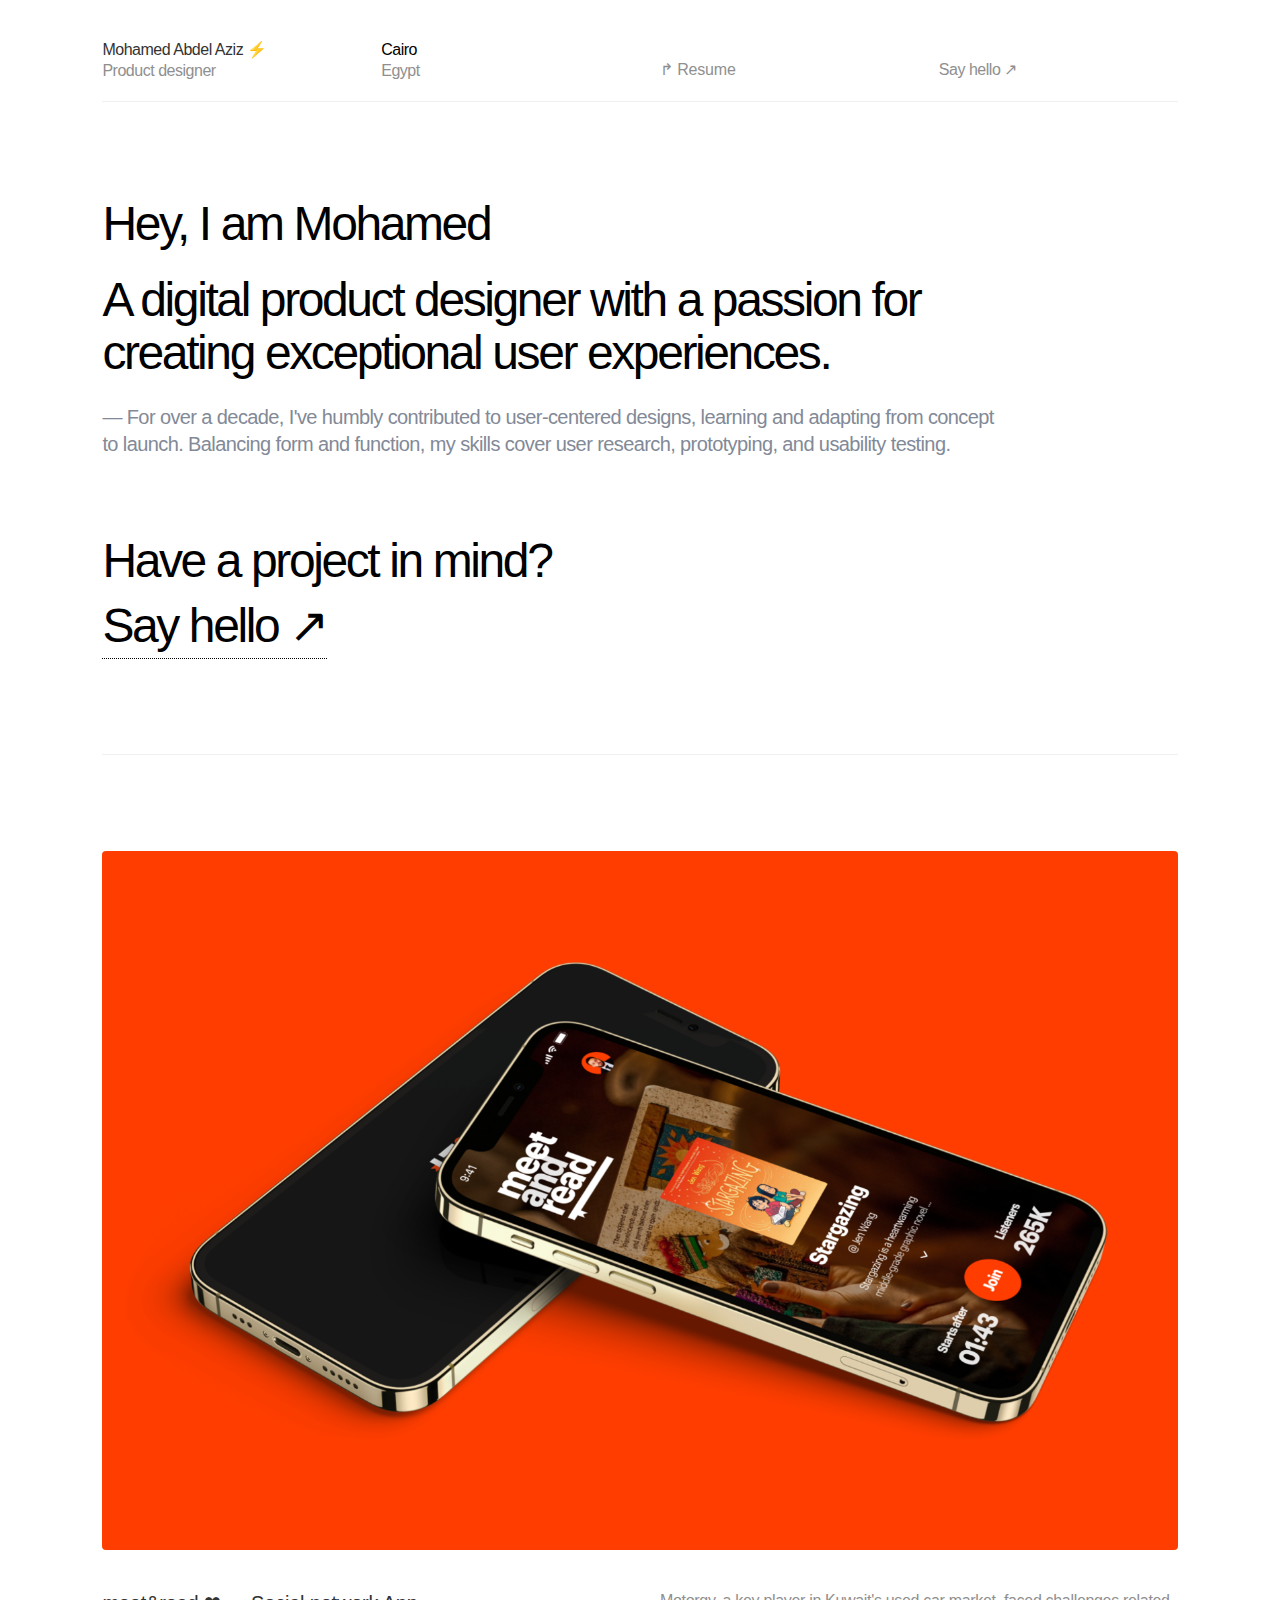
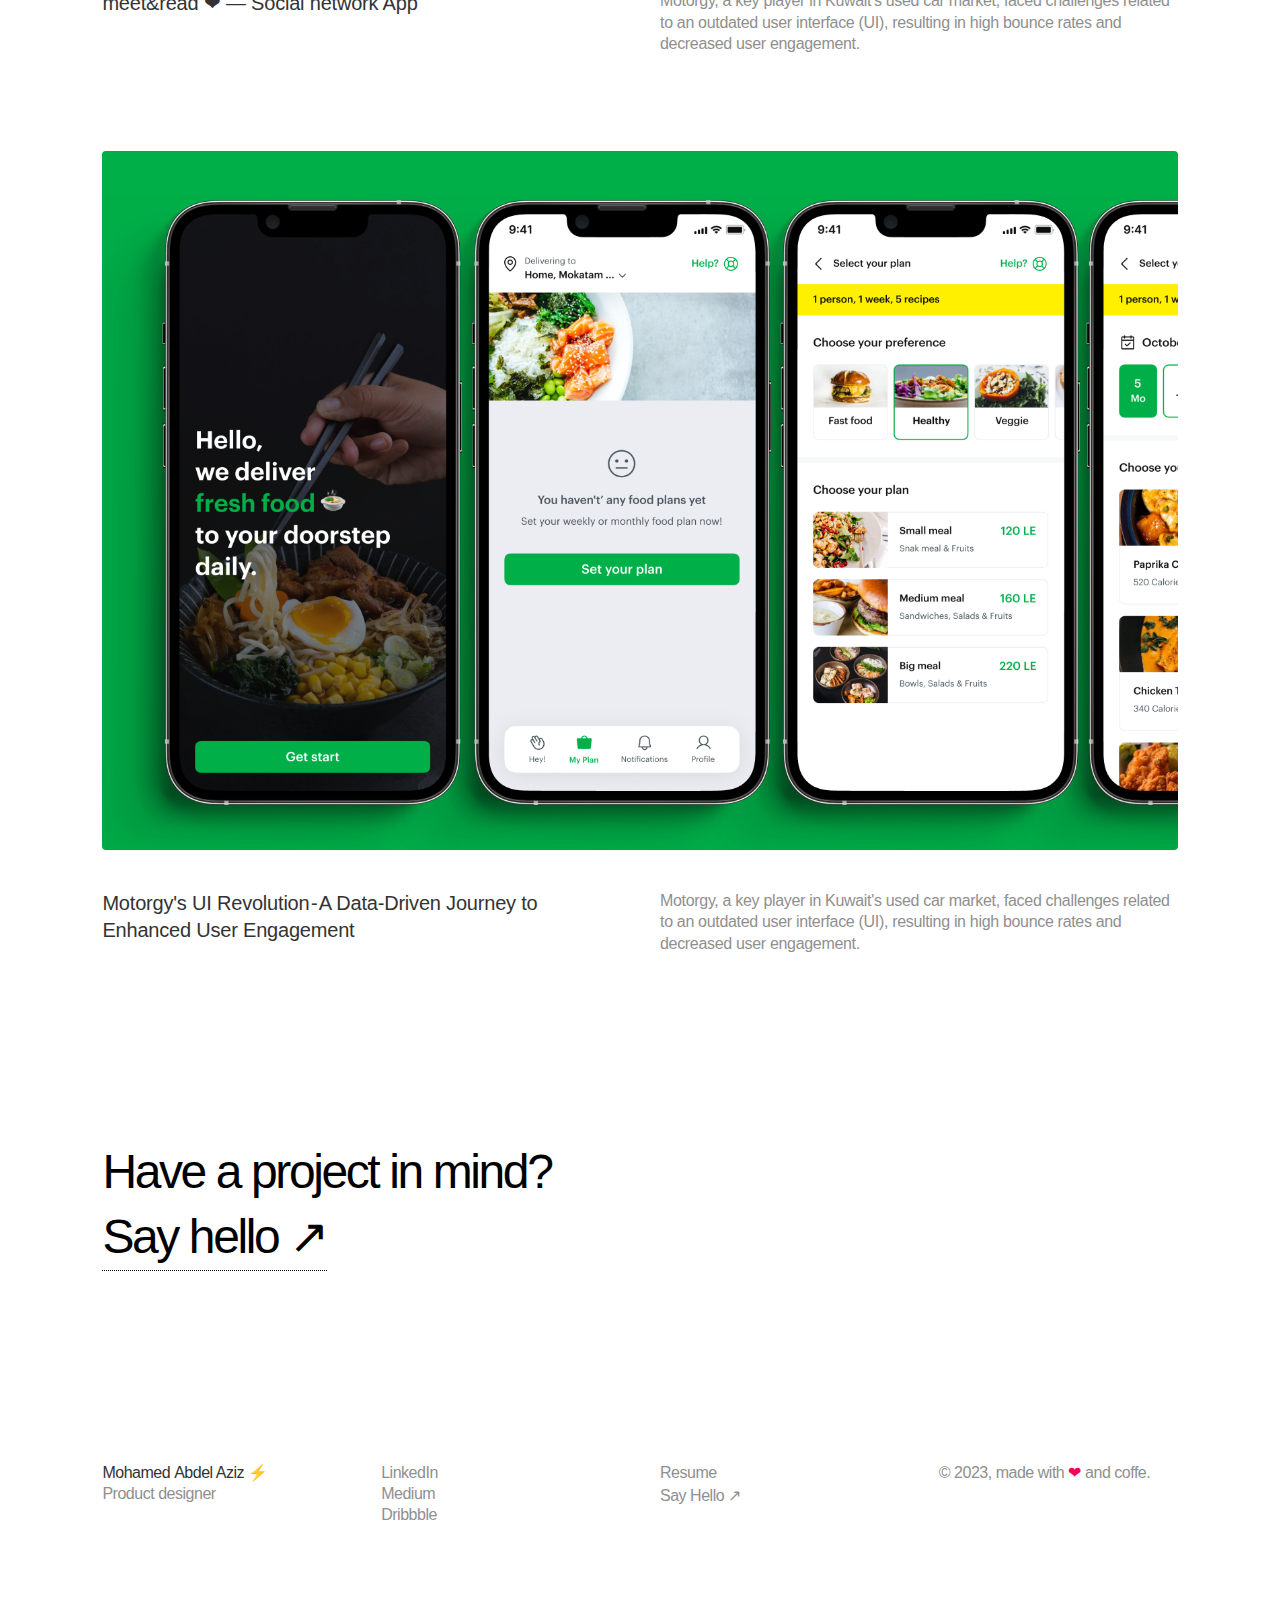
==== commit 1ae41030: "heading" ====
--- a/index.html
+++ b/index.html
@@ -52,7 +52,7 @@
 
             <a href="https://read.cv/mabdelaziz" class="link hide-mobile w-nav-brand">
                <div class="text-color-4">
-                  <div class="heading extra-small">↱ Resume</div>
+                  <div class=" extra-small">↱ Resume</div>
                </div>
             </a>
 
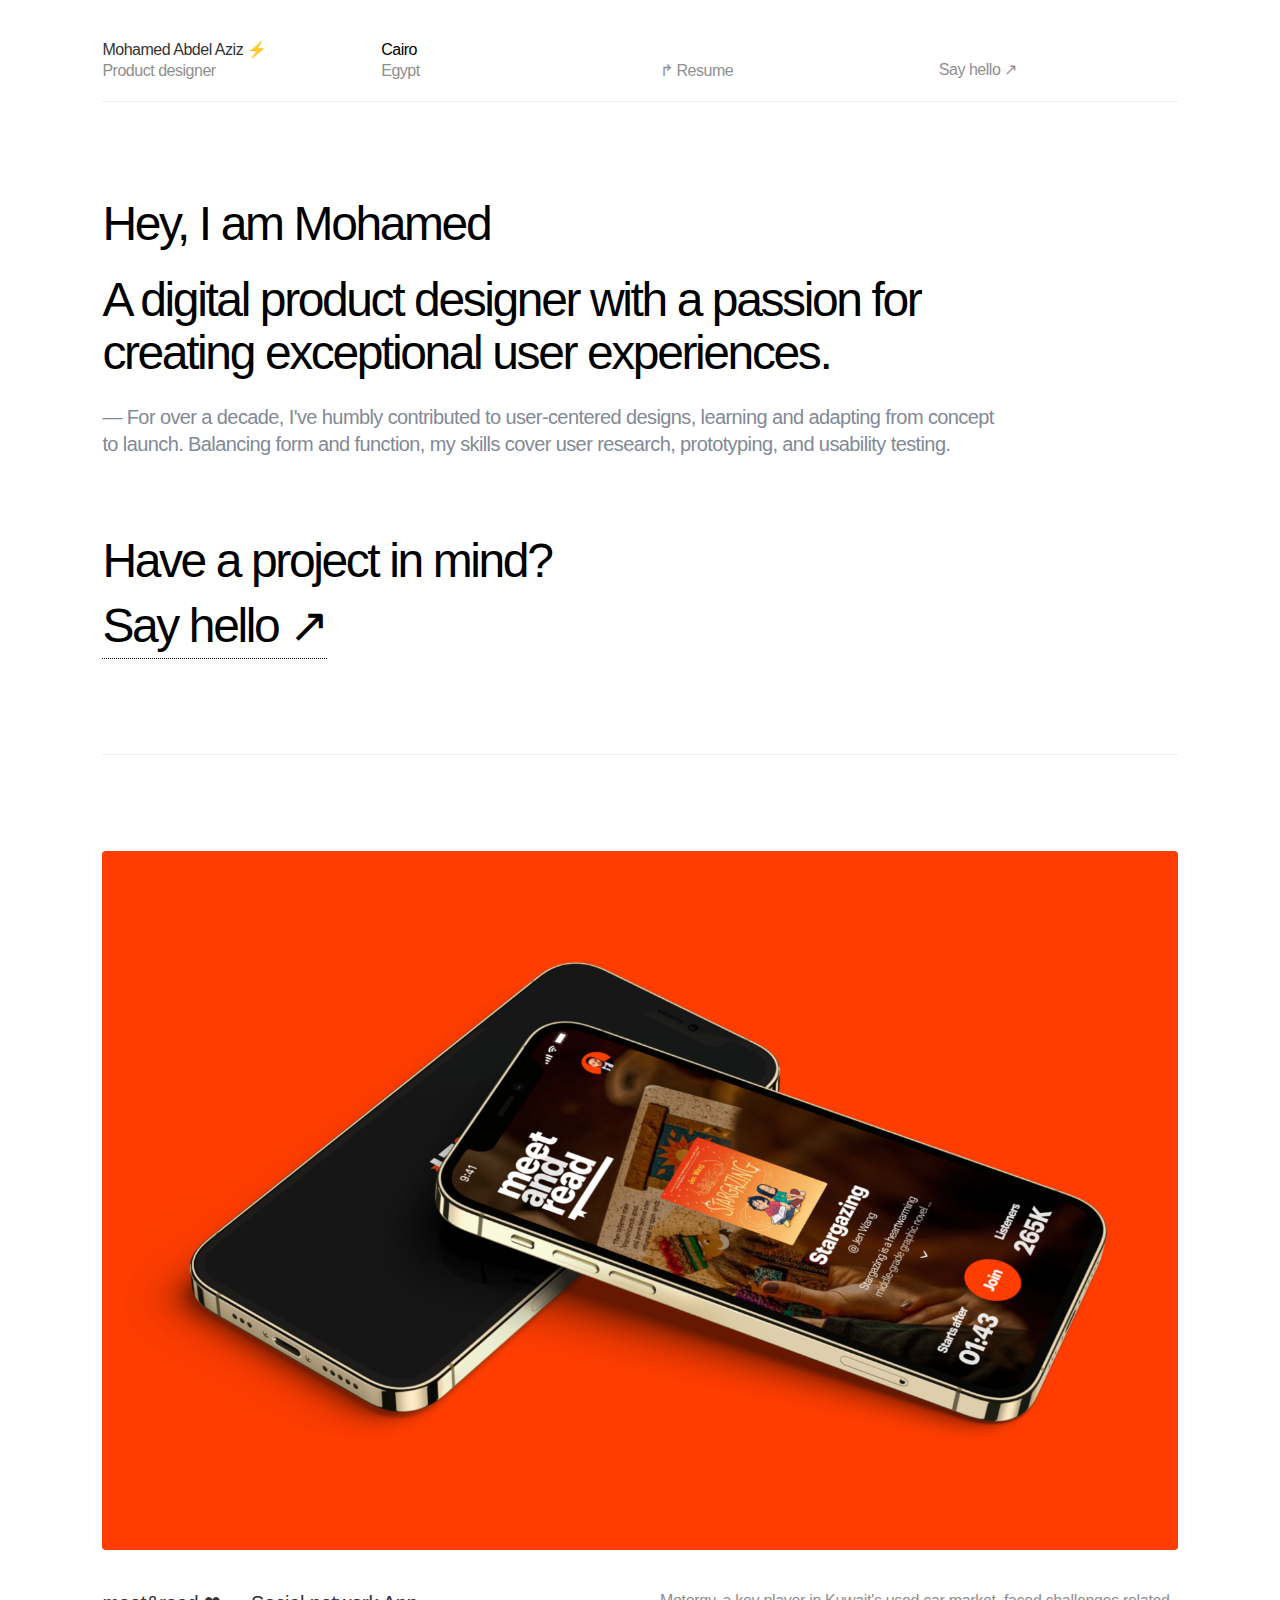
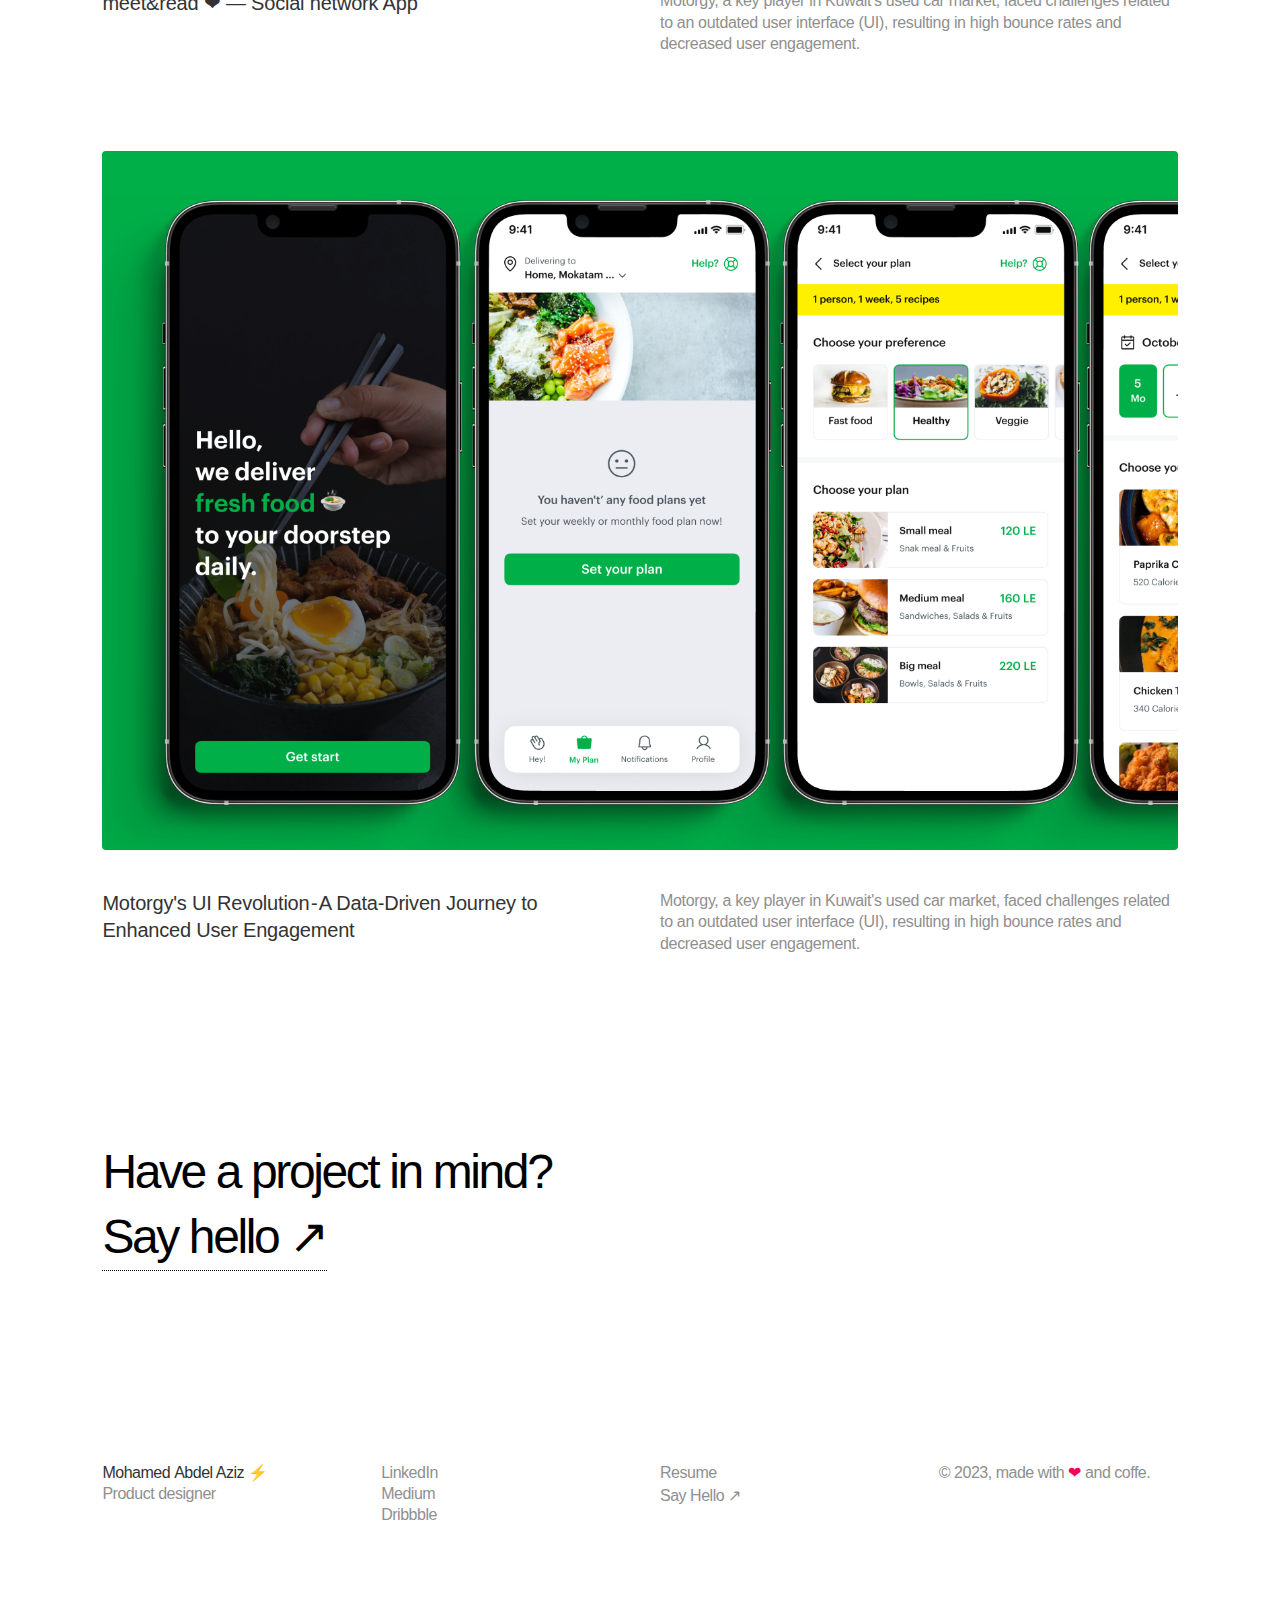
==== commit 3d7c8a39: "hide-mobile" ====
--- a/index.html
+++ b/index.html
@@ -50,9 +50,9 @@
                </div>
             </div>
 
-            <a href="https://read.cv/mabdelaziz" class="link hide-mobile w-nav-brand">
+            <a href="https://read.cv/mabdelaziz" class="link  w-nav-brand">
                <div class="text-color-4">
-                  <div class=" extra-small">↱ Resume</div>
+                  <div class="heading extra-small">↱ Resume</div>
                </div>
             </a>
 
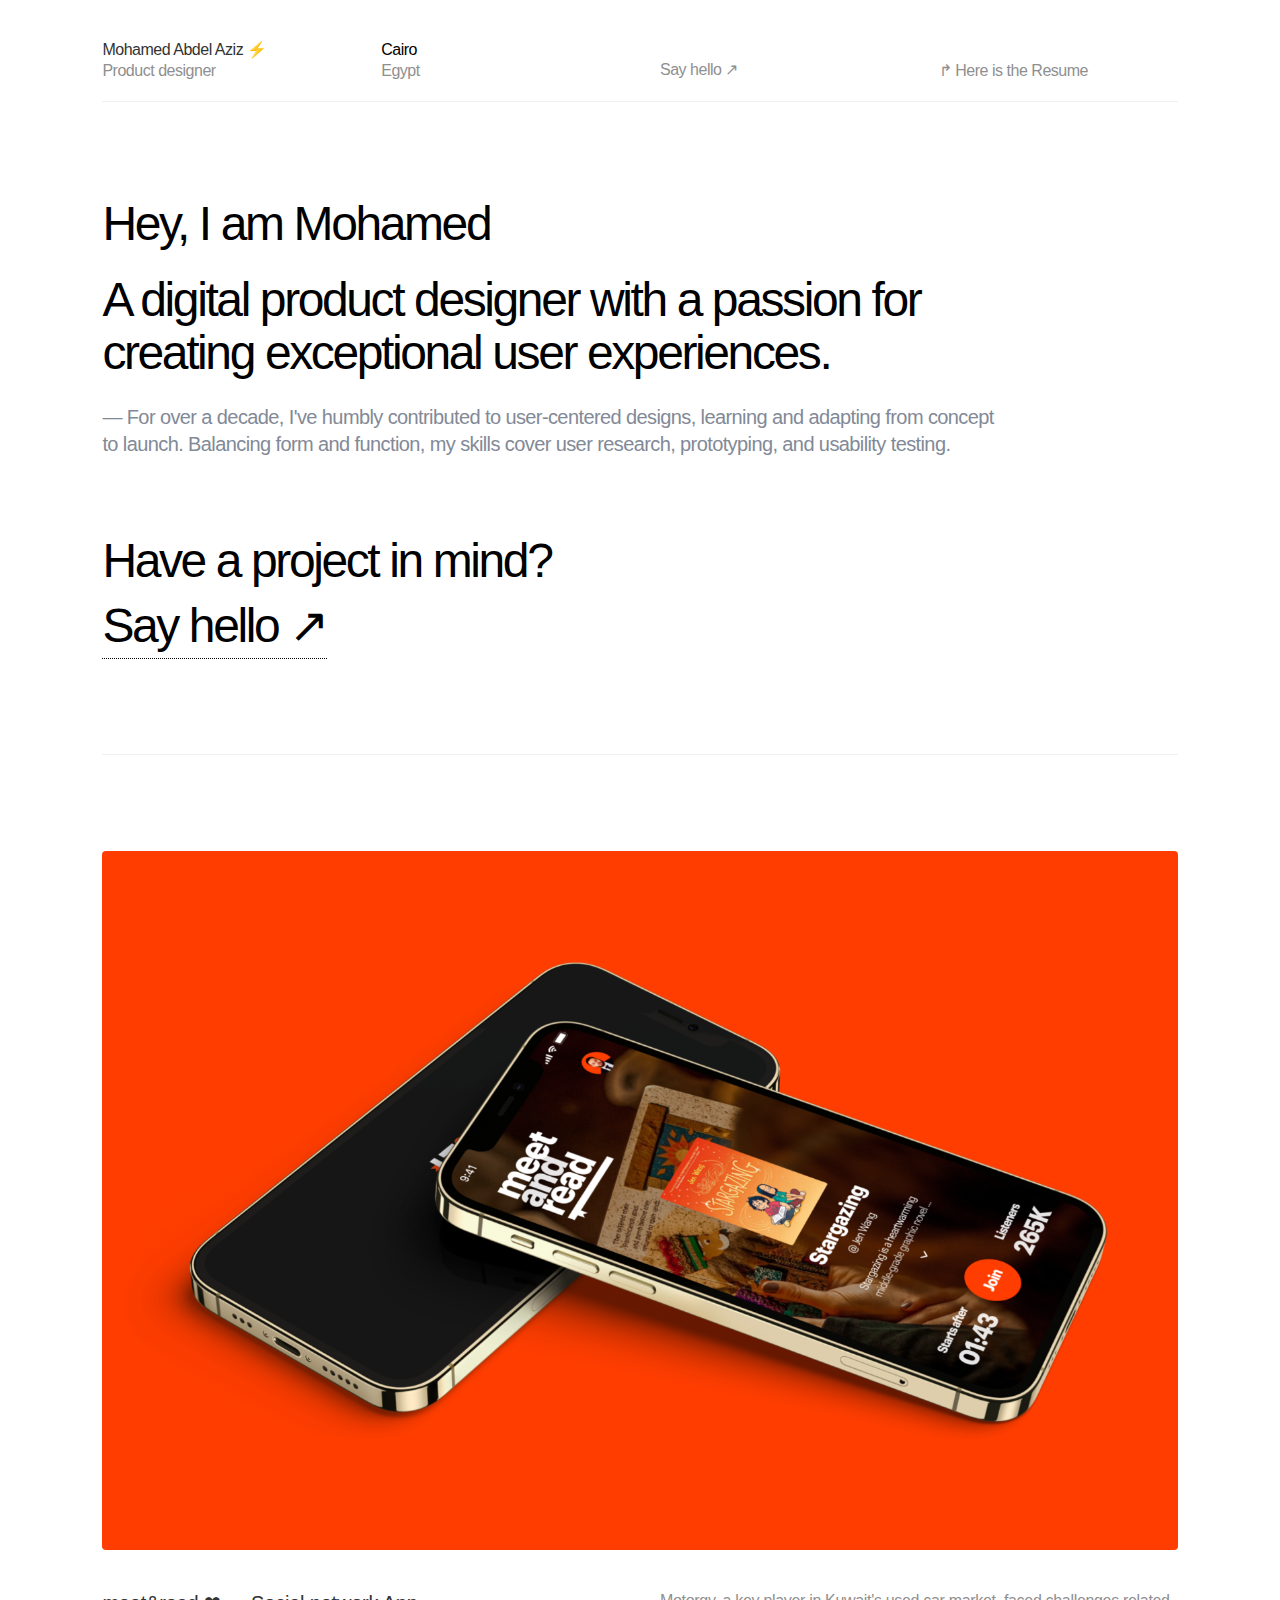
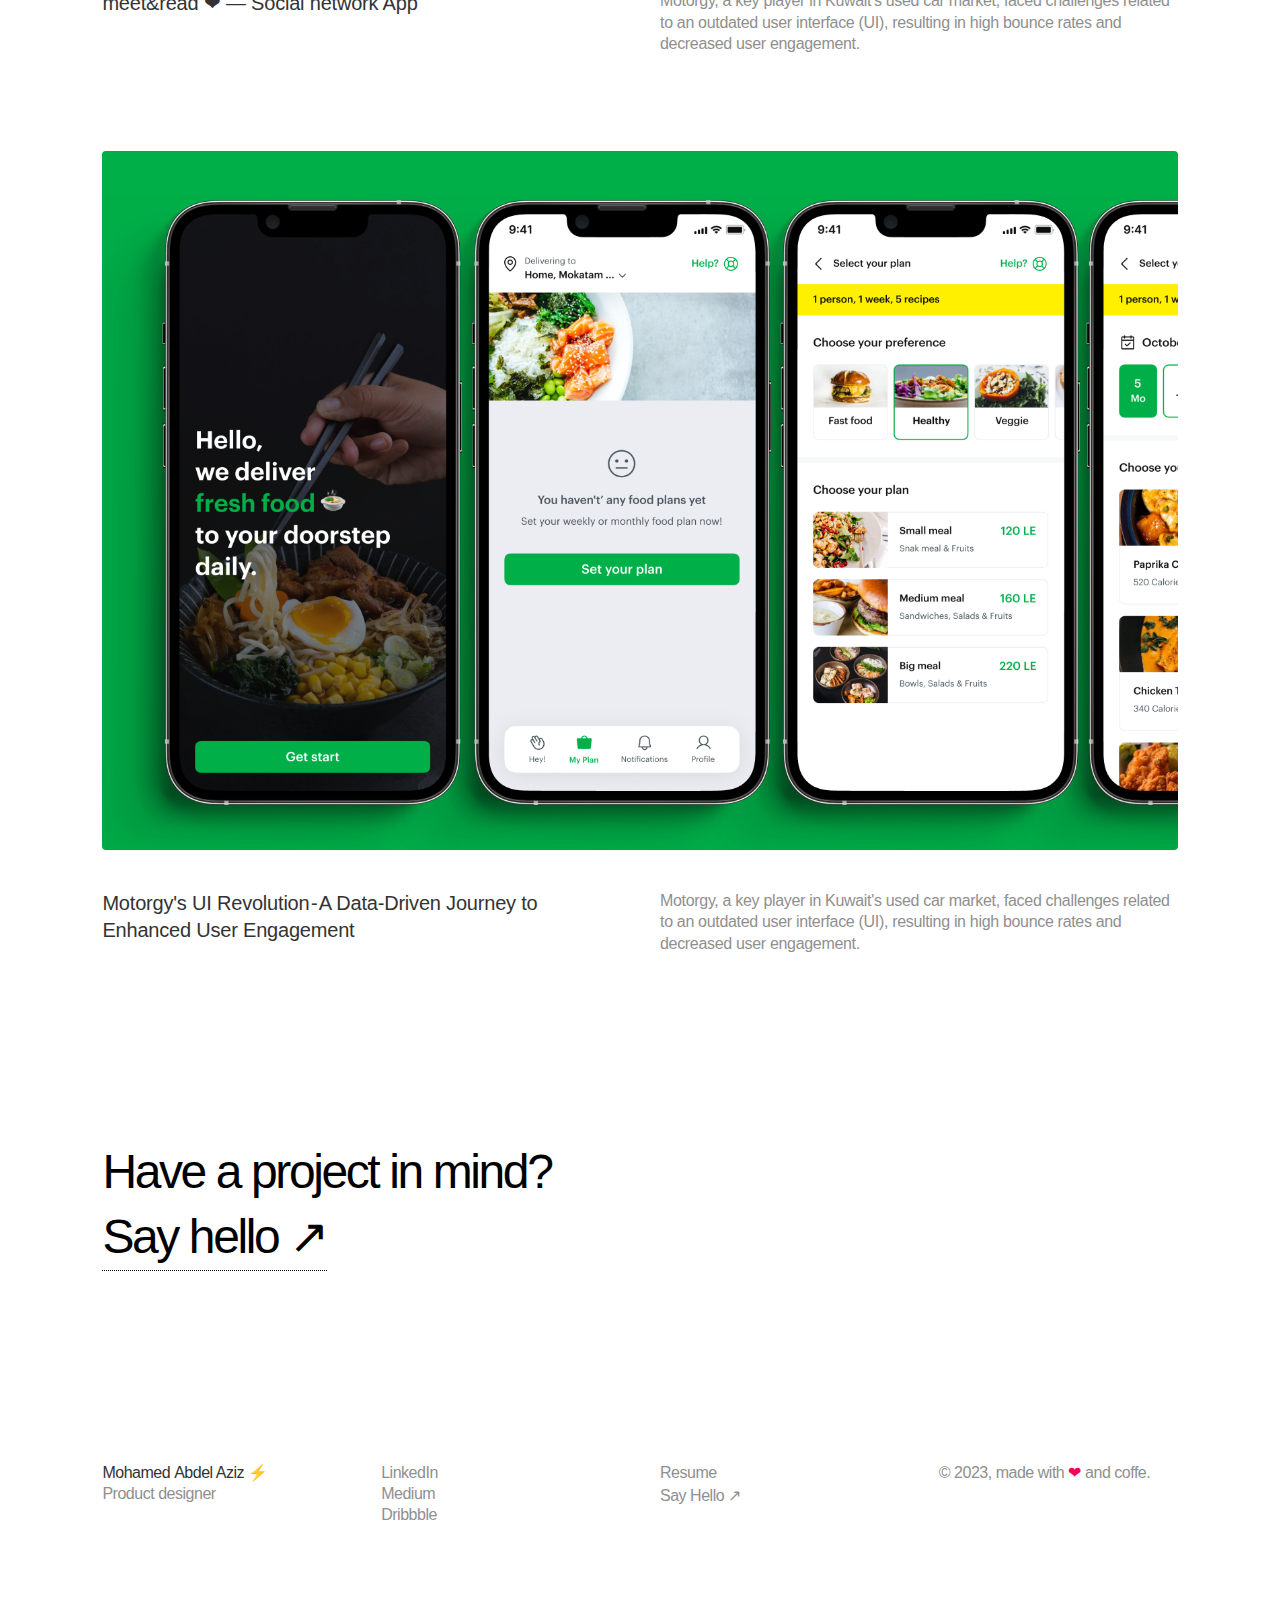
==== commit d983fff7: "hide-mobile" ====
--- a/index.html
+++ b/index.html
@@ -50,19 +50,21 @@
                </div>
             </div>
 
+
+
+
+            <a href="mailto:hi.mohamed.abdelaziz@gmail.com?subject=%F0%9F%91%8B" aria-label="Logo" class="hide-mobile link w-nav-brand">
+               <div class="text-color-4 ">
+                  <div class="heading blue-color extra-small action text-style-link">Say hello ↗</div>
+               </div>
+            </a>
+
+
             <a href="https://read.cv/mabdelaziz" class="link  w-nav-brand">
                <div class="text-color-4">
-                  <div class="heading extra-small">↱ Resume</div>
+                  <div class="heading extra-small">↱ Here is the Resume</div>
                </div>
             </a>
-
-
-            <a href="mailto:hi.mohamed.abdelaziz@gmail.com?subject=%F0%9F%91%8B" aria-label="Logo" class="link w-nav-brand">
-               <div class="text-color-4 hide-mobile">
-                  <div class="heading blue-color extra-small action text-style-link">Say hello ↗</div>
-               </div>
-            </a>
-
 
 
 
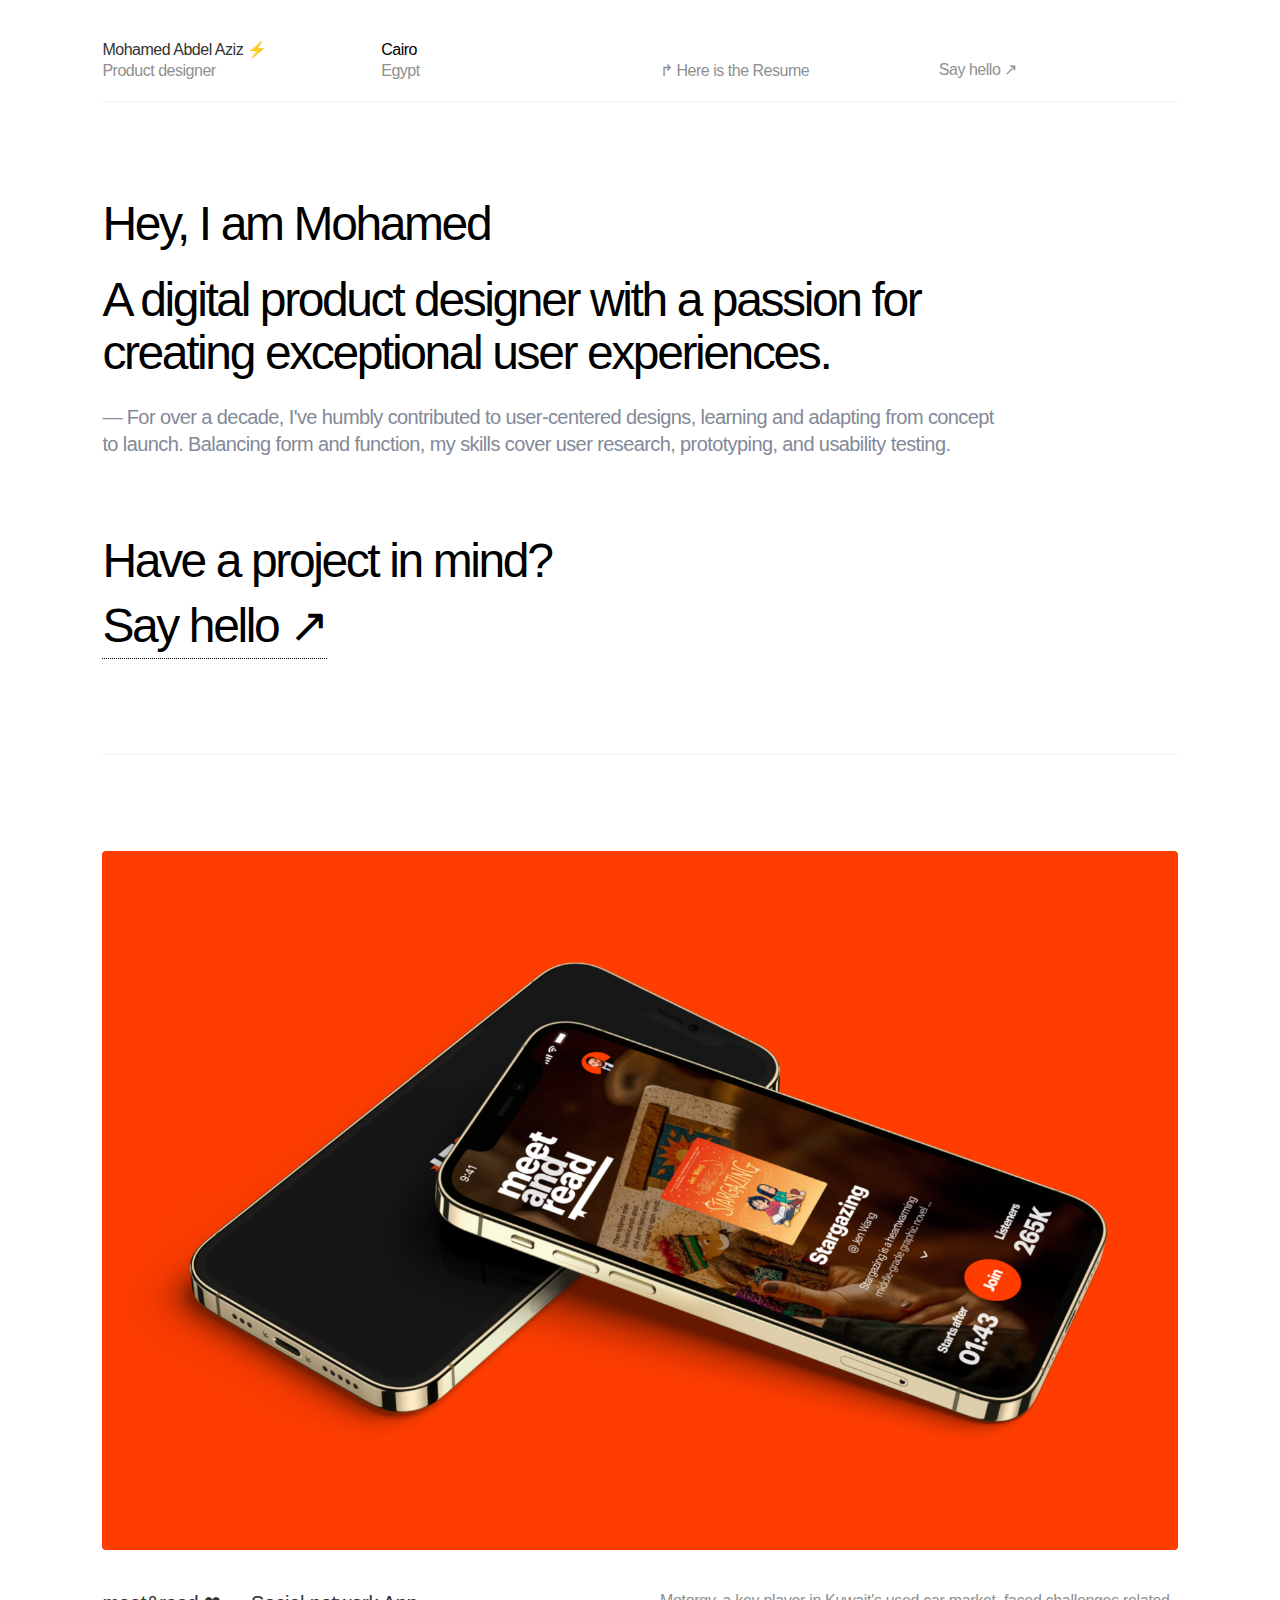
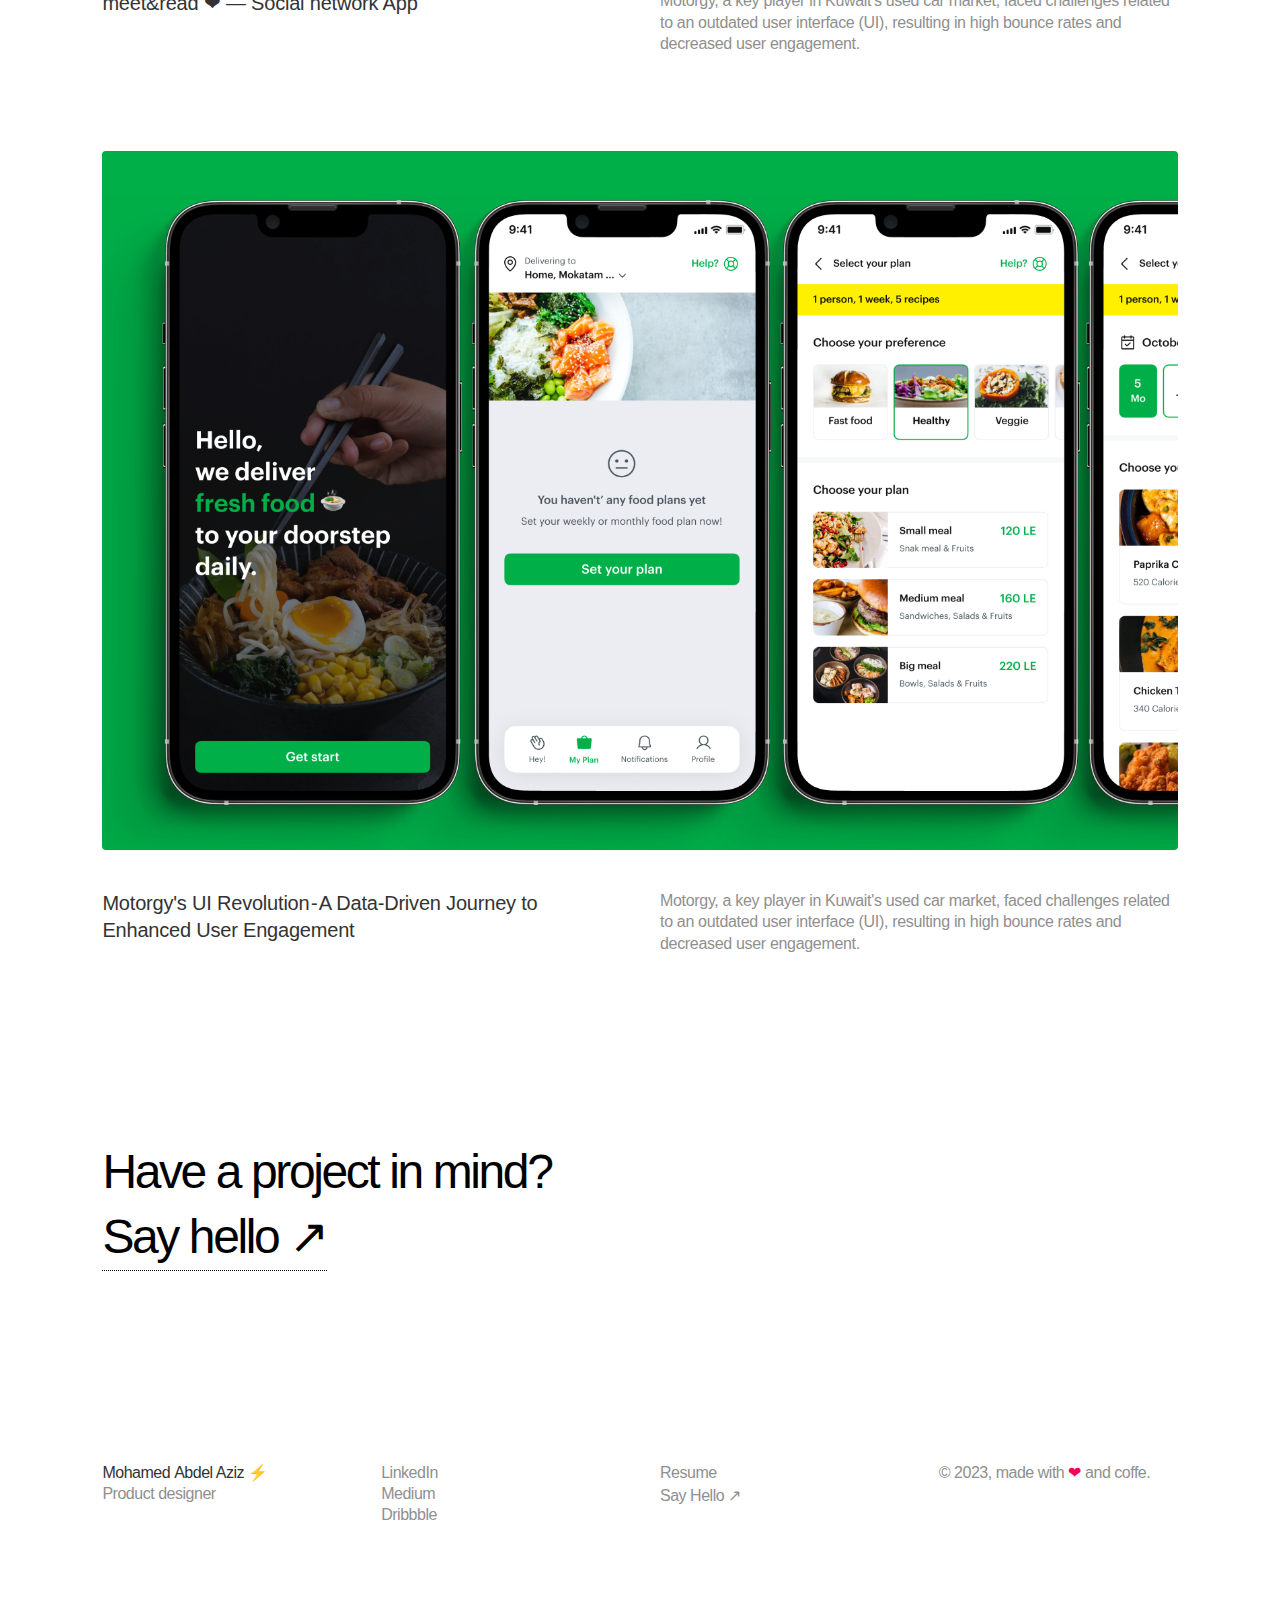
==== commit 65a60aa2: "↗" ====
--- a/index.html
+++ b/index.html
@@ -1,5 +1,5 @@
 <!DOCTYPE html>
-<html data-wf-domain="simplefolio-template.webflow.io" data-wf-page="635384d8e025d9db4a3c9c0b" data-wf-site="635384d8e025d949c83c9c17" lang="en" class=" w-mod-js w-mod-touch w-mod-ix">
+<html data-wf-domain="Mohamed Abdel Aziz · Digital Product Designer" lang="en" class=" w-mod-js w-mod-touch w-mod-ix">
    <head>
       <meta http-equiv="Content-Type" content="text/html; charset=UTF-8">
       <style>.wf-force-outline-none[tabindex="-1"]:focus{outline:none;}</style>
@@ -51,7 +51,11 @@
             </div>
 
 
-
+            <a href="https://read.cv/mabdelaziz" class="link  w-nav-brand">
+               <div class="text-color-4">
+                  <div class="heading extra-small">↱ Here is the Resume </div>
+               </div>
+            </a>
 
             <a href="mailto:hi.mohamed.abdelaziz@gmail.com?subject=%F0%9F%91%8B" aria-label="Logo" class="hide-mobile link w-nav-brand">
                <div class="text-color-4 ">
@@ -60,11 +64,7 @@
             </a>
 
 
-            <a href="https://read.cv/mabdelaziz" class="link  w-nav-brand">
-               <div class="text-color-4">
-                  <div class="heading extra-small">↱ Here is the Resume</div>
-               </div>
-            </a>
+
 
 
 
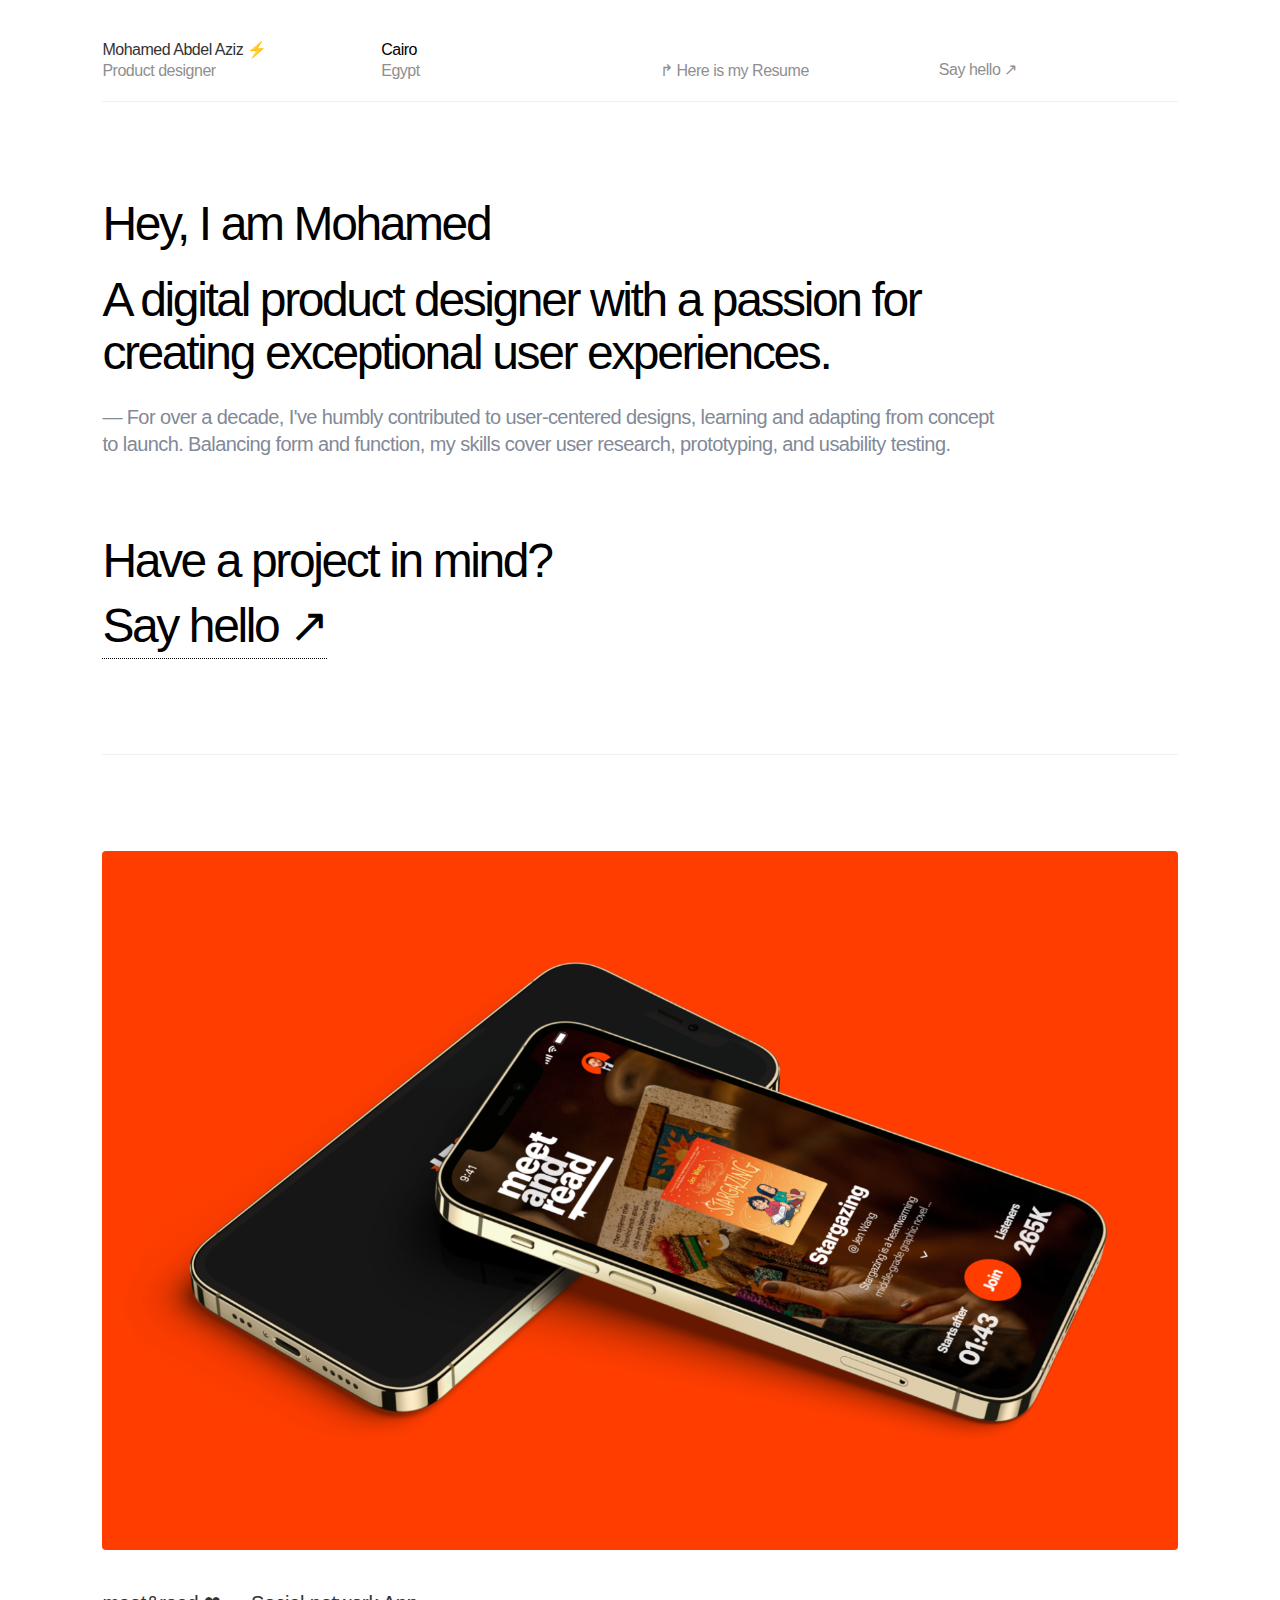
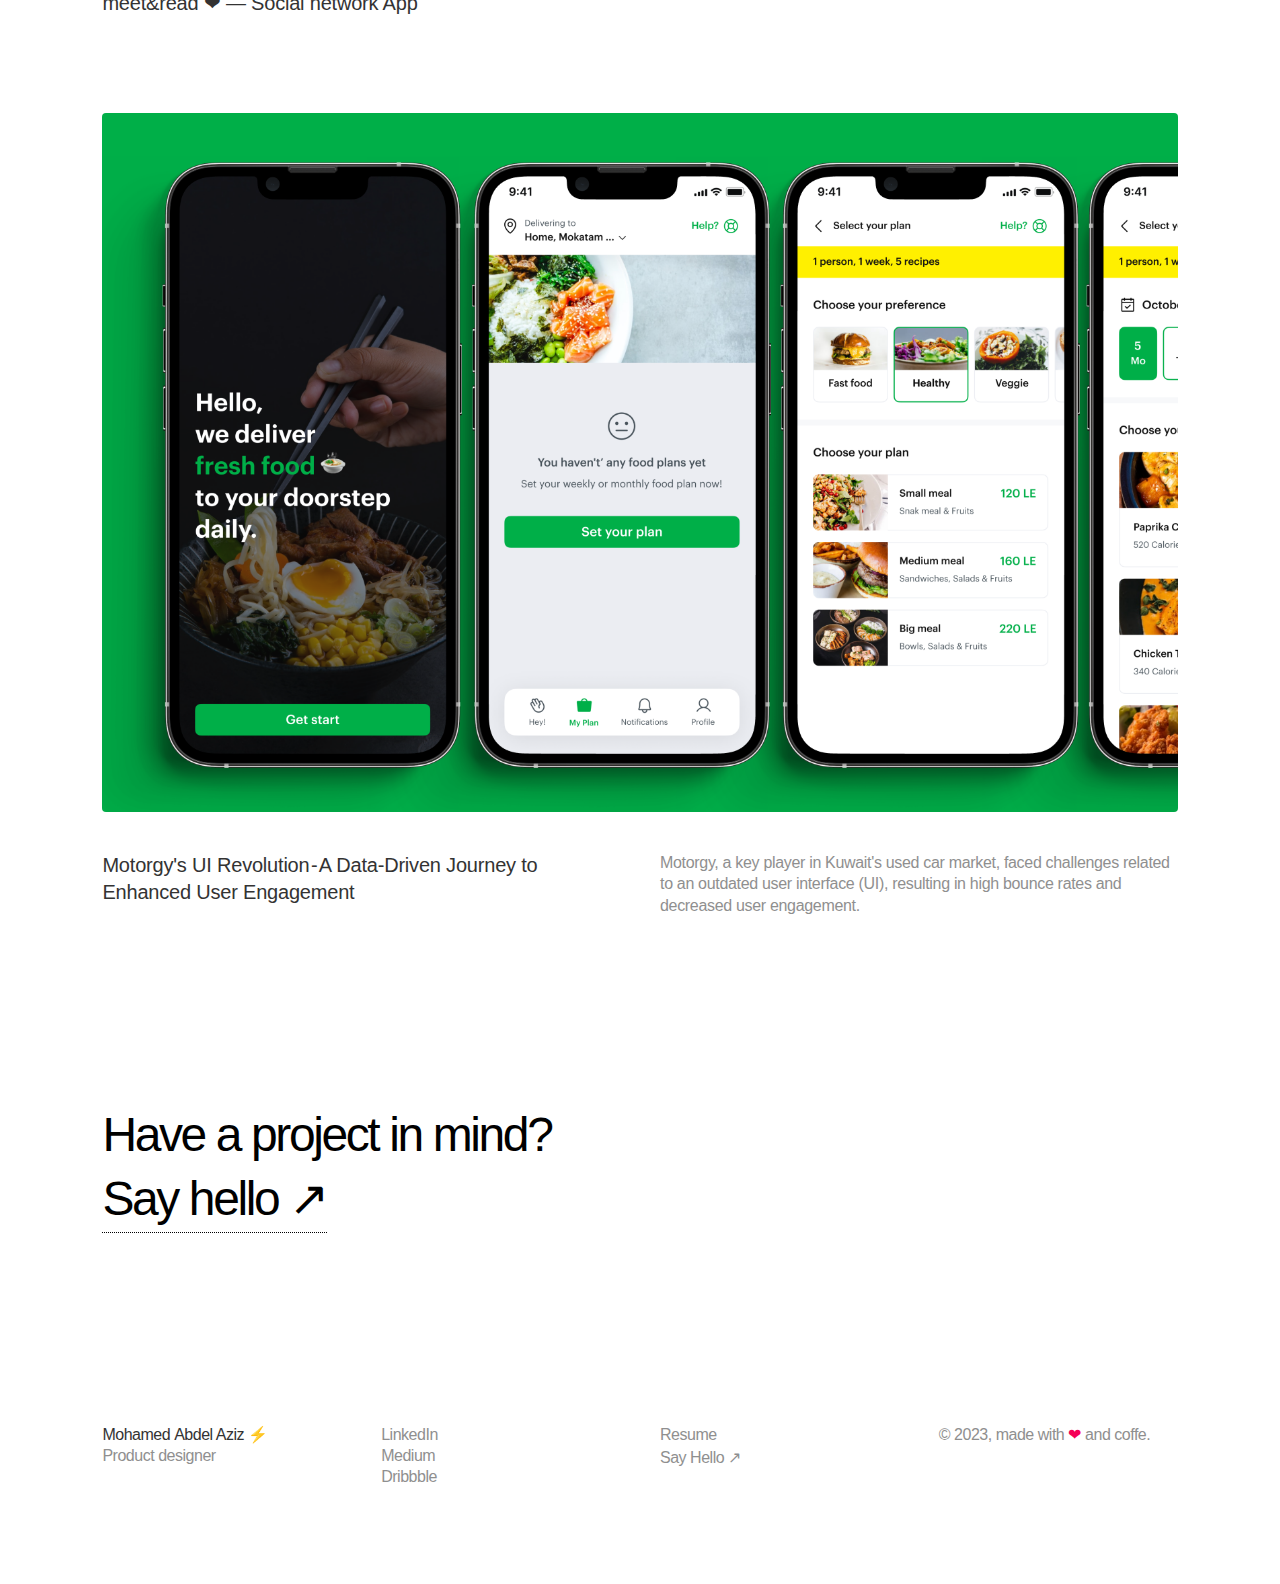
==== commit da6bab83: "no content" ====
--- a/index.html
+++ b/index.html
@@ -53,7 +53,7 @@
 
             <a href="https://read.cv/mabdelaziz" class="link  w-nav-brand">
                <div class="text-color-4">
-                  <div class="heading extra-small">↱ Here is the Resume </div>
+                  <div class="heading extra-small">↱ Here is my Resume </div>
                </div>
             </a>
 
@@ -114,7 +114,7 @@
                   <div class="work-content">
                      <h2 class="heading small"><a href="#" aria-label="Logo" class="link w-nav-brand">meet&read ❤ — Social network App</a></h2>
                      <div class="text-color-4">
-                        <p class="paragraph">Motorgy, a key player in Kuwait's used car market, faced challenges related to an outdated user interface (UI), resulting in high bounce rates and decreased user engagement.</p>
+                        <p class="paragraph"></p>
                      </div>
                   </div>
                </div>
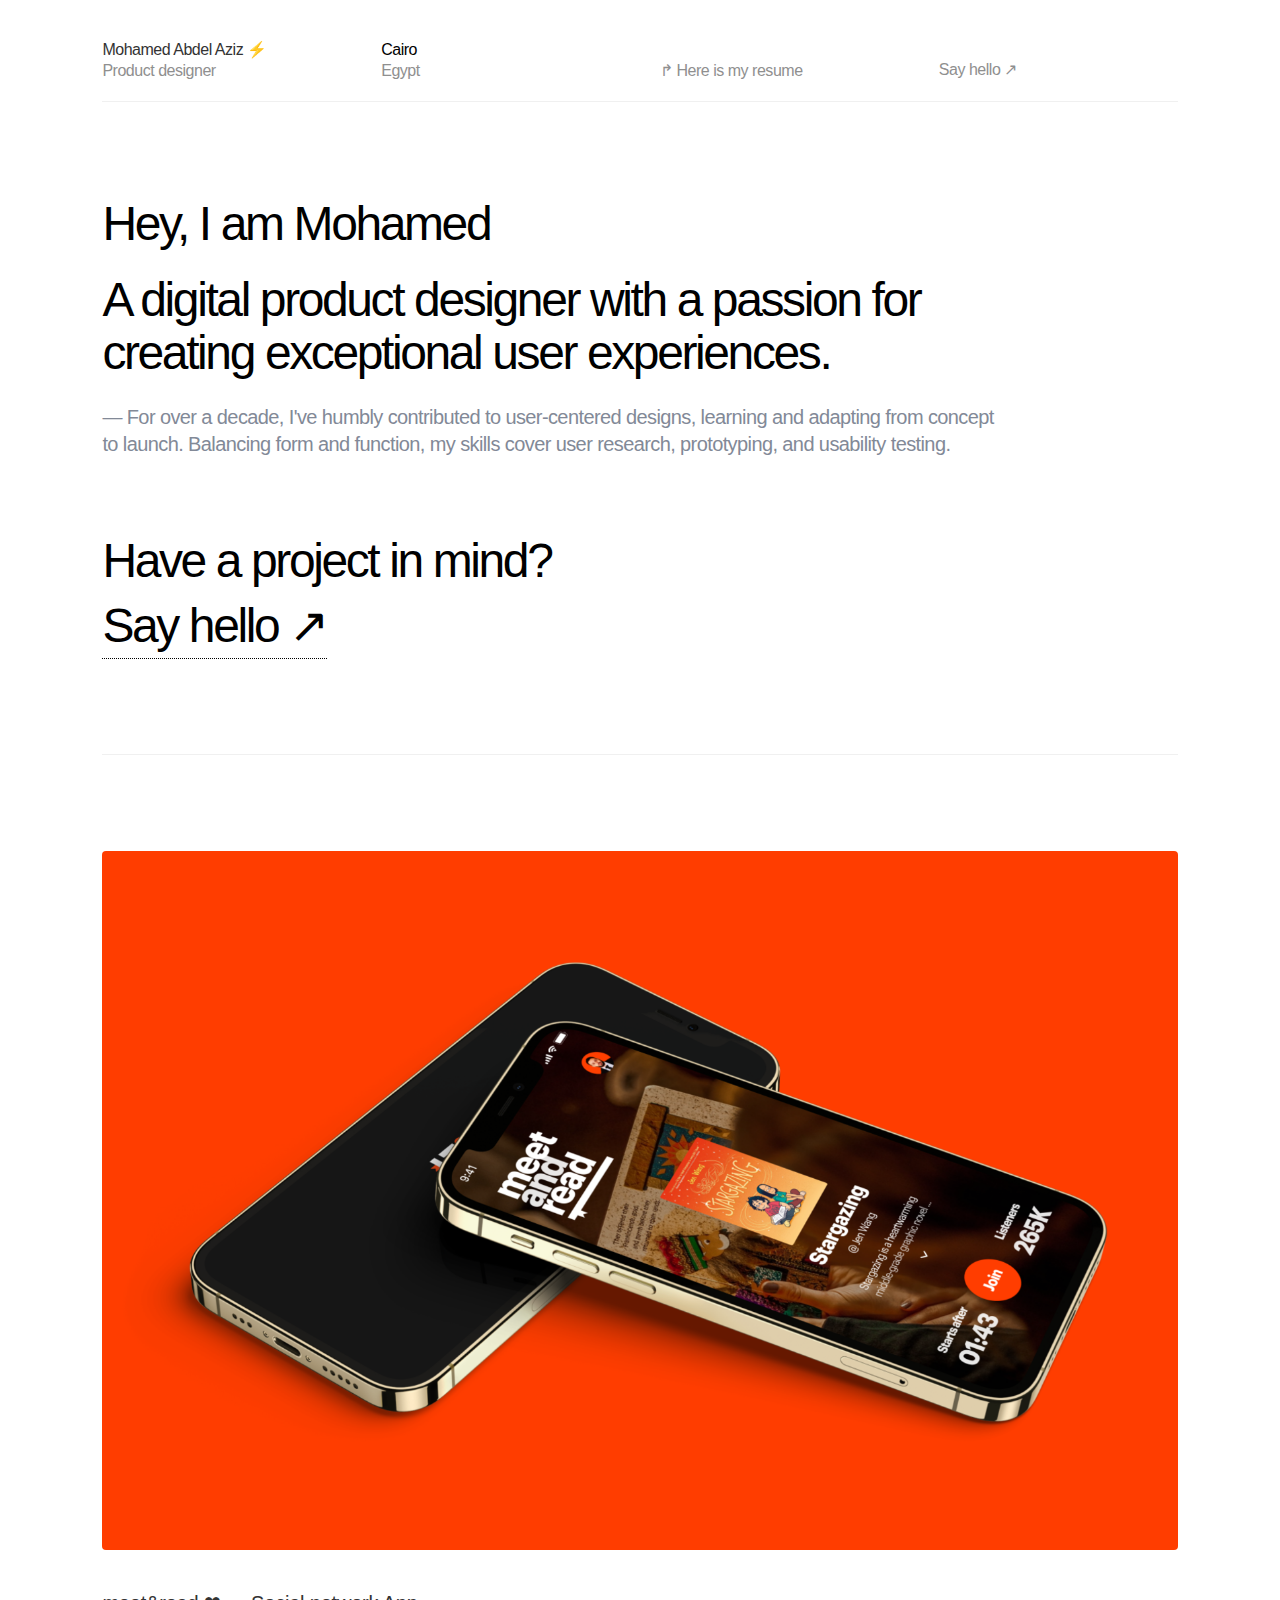
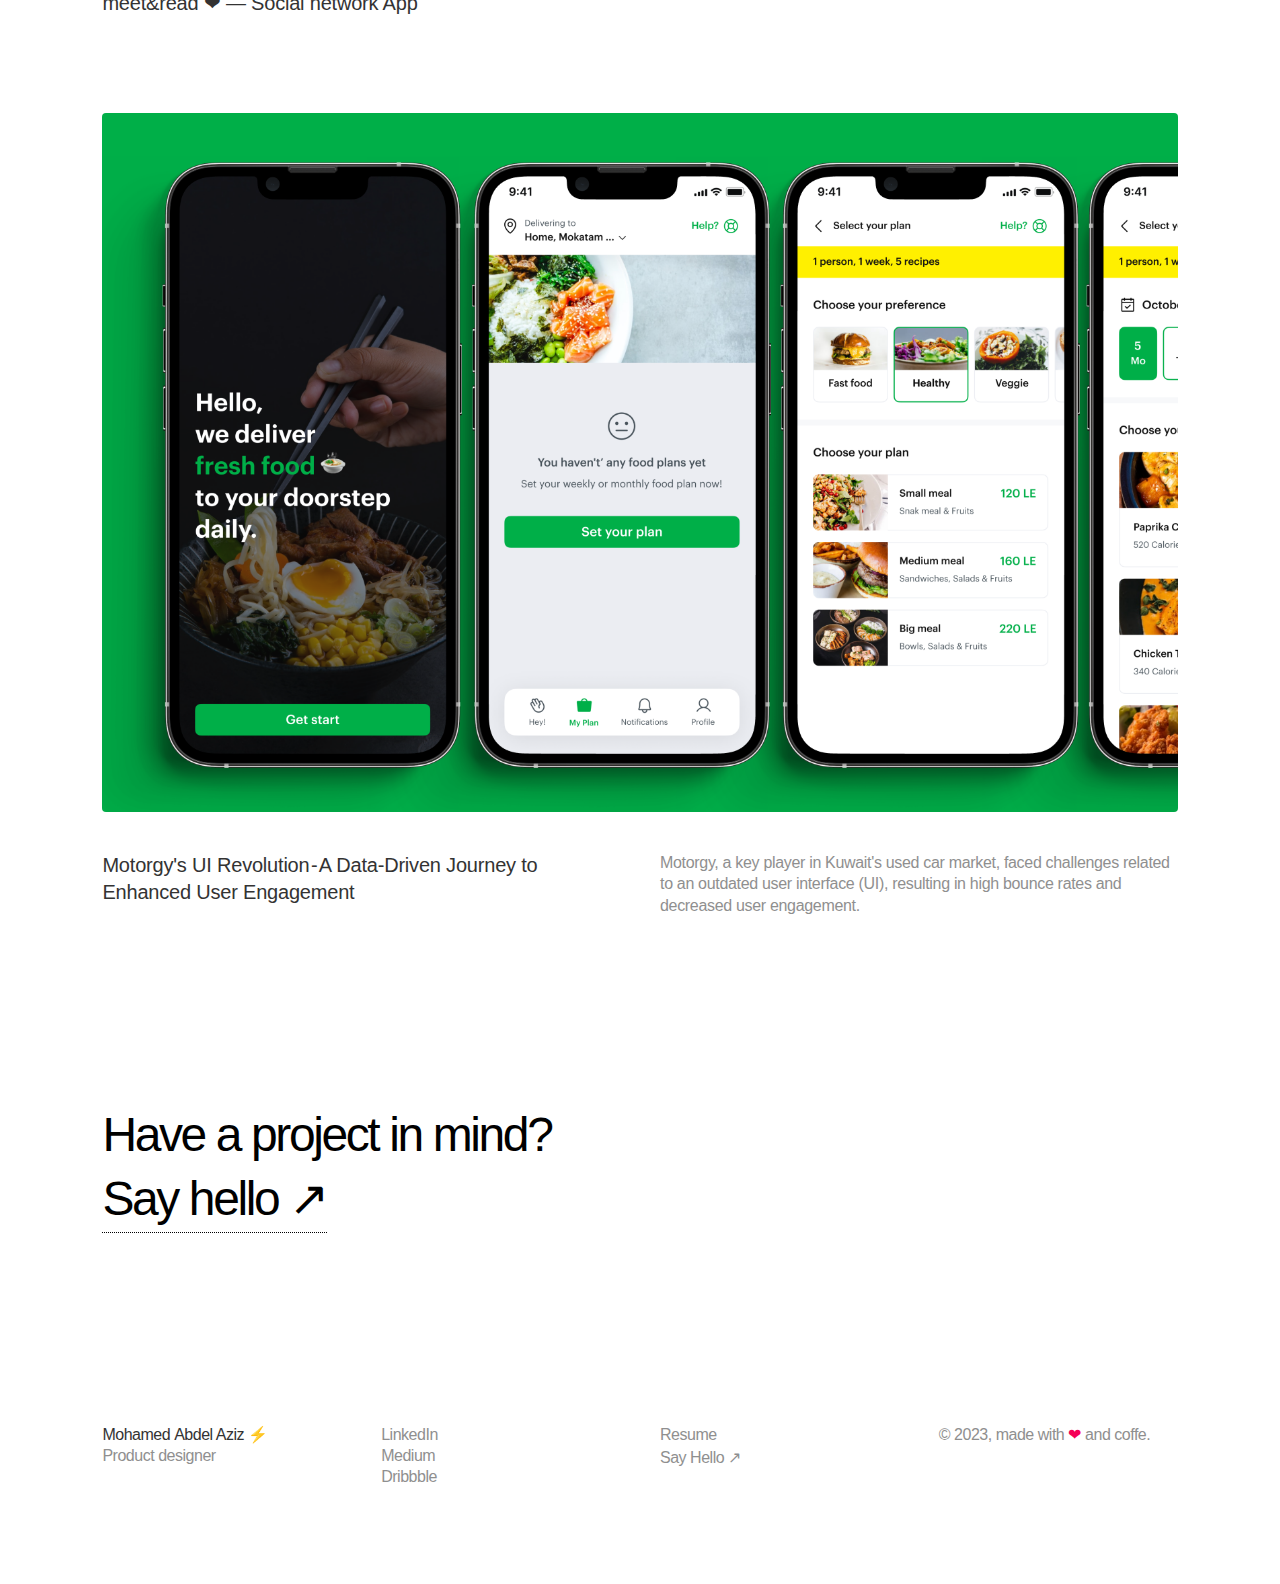
==== commit 39bb6bfc: "Update index.html" ====
--- a/index.html
+++ b/index.html
@@ -53,7 +53,7 @@
 
             <a href="https://read.cv/mabdelaziz" class="link  w-nav-brand">
                <div class="text-color-4">
-                  <div class="heading extra-small">↱ Here is my Resume </div>
+                  <div class="heading extra-small">↱ Here is my resume </div>
                </div>
             </a>
 
